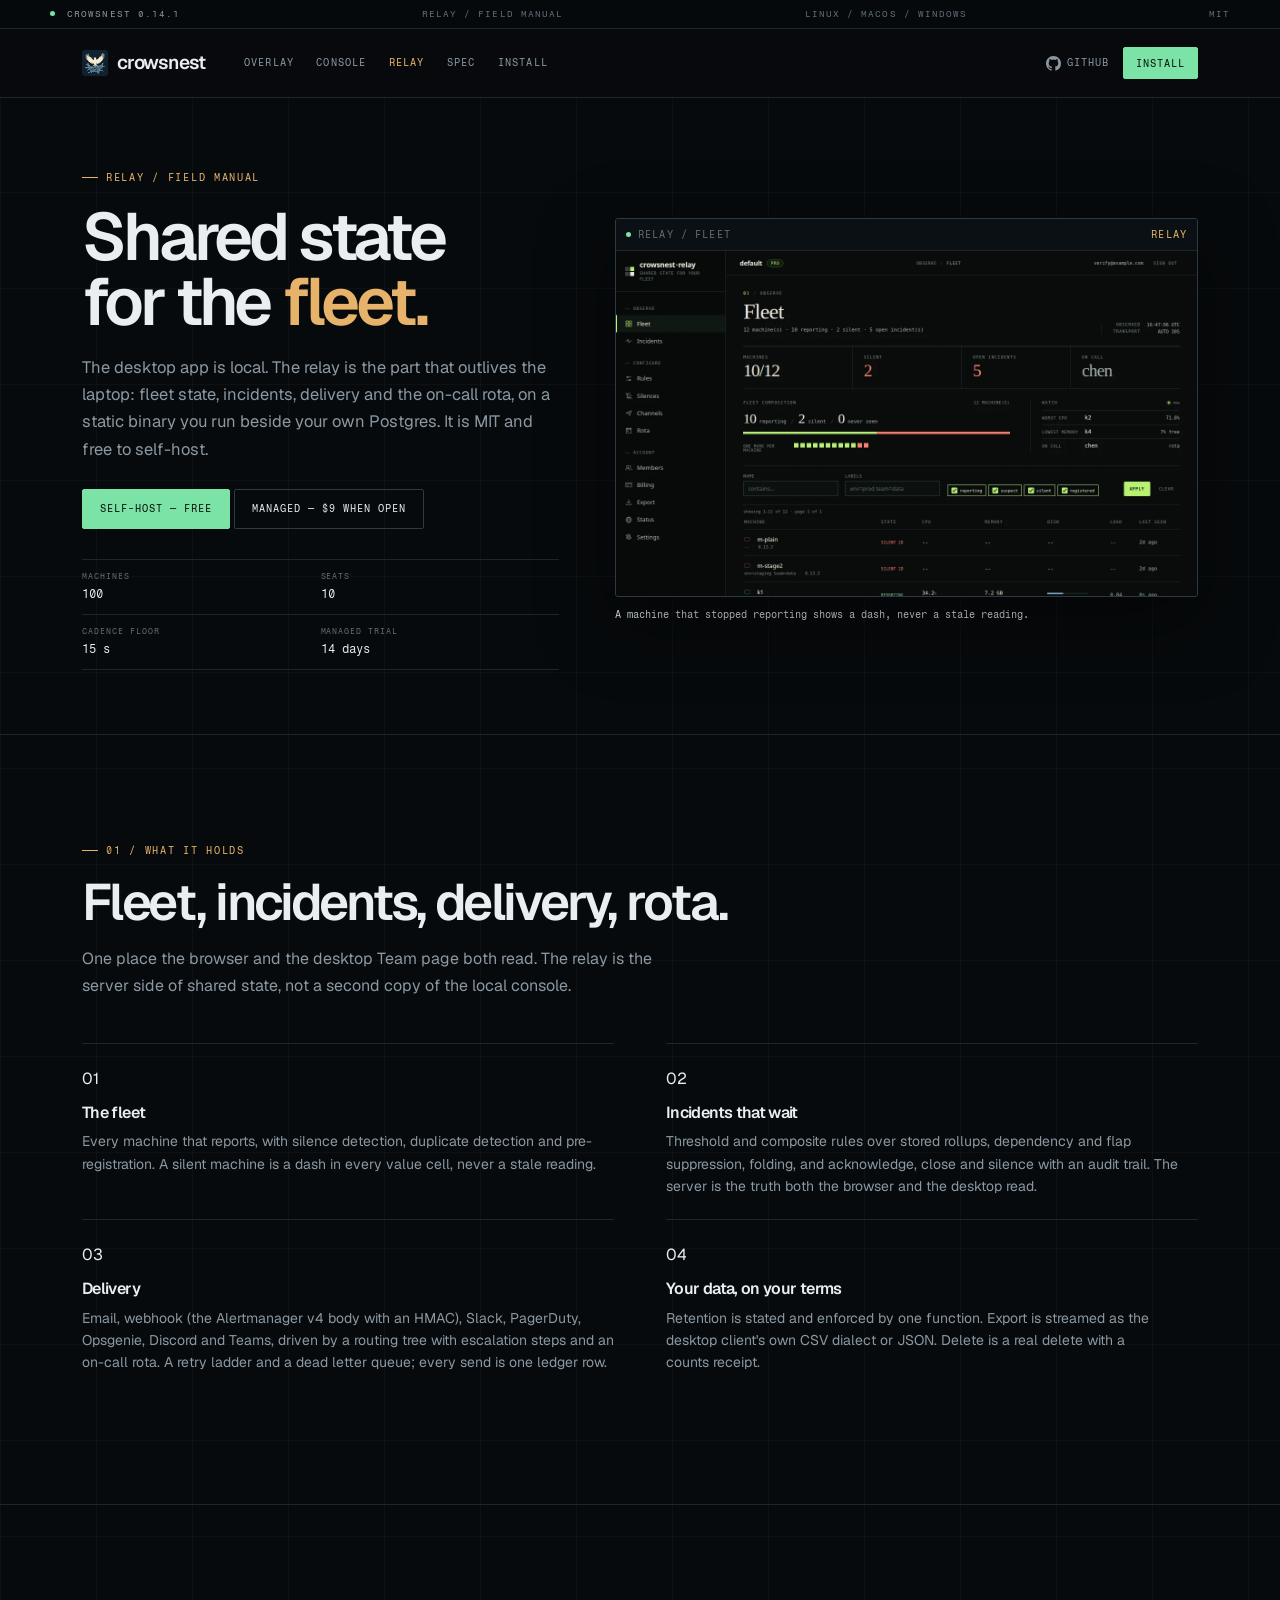
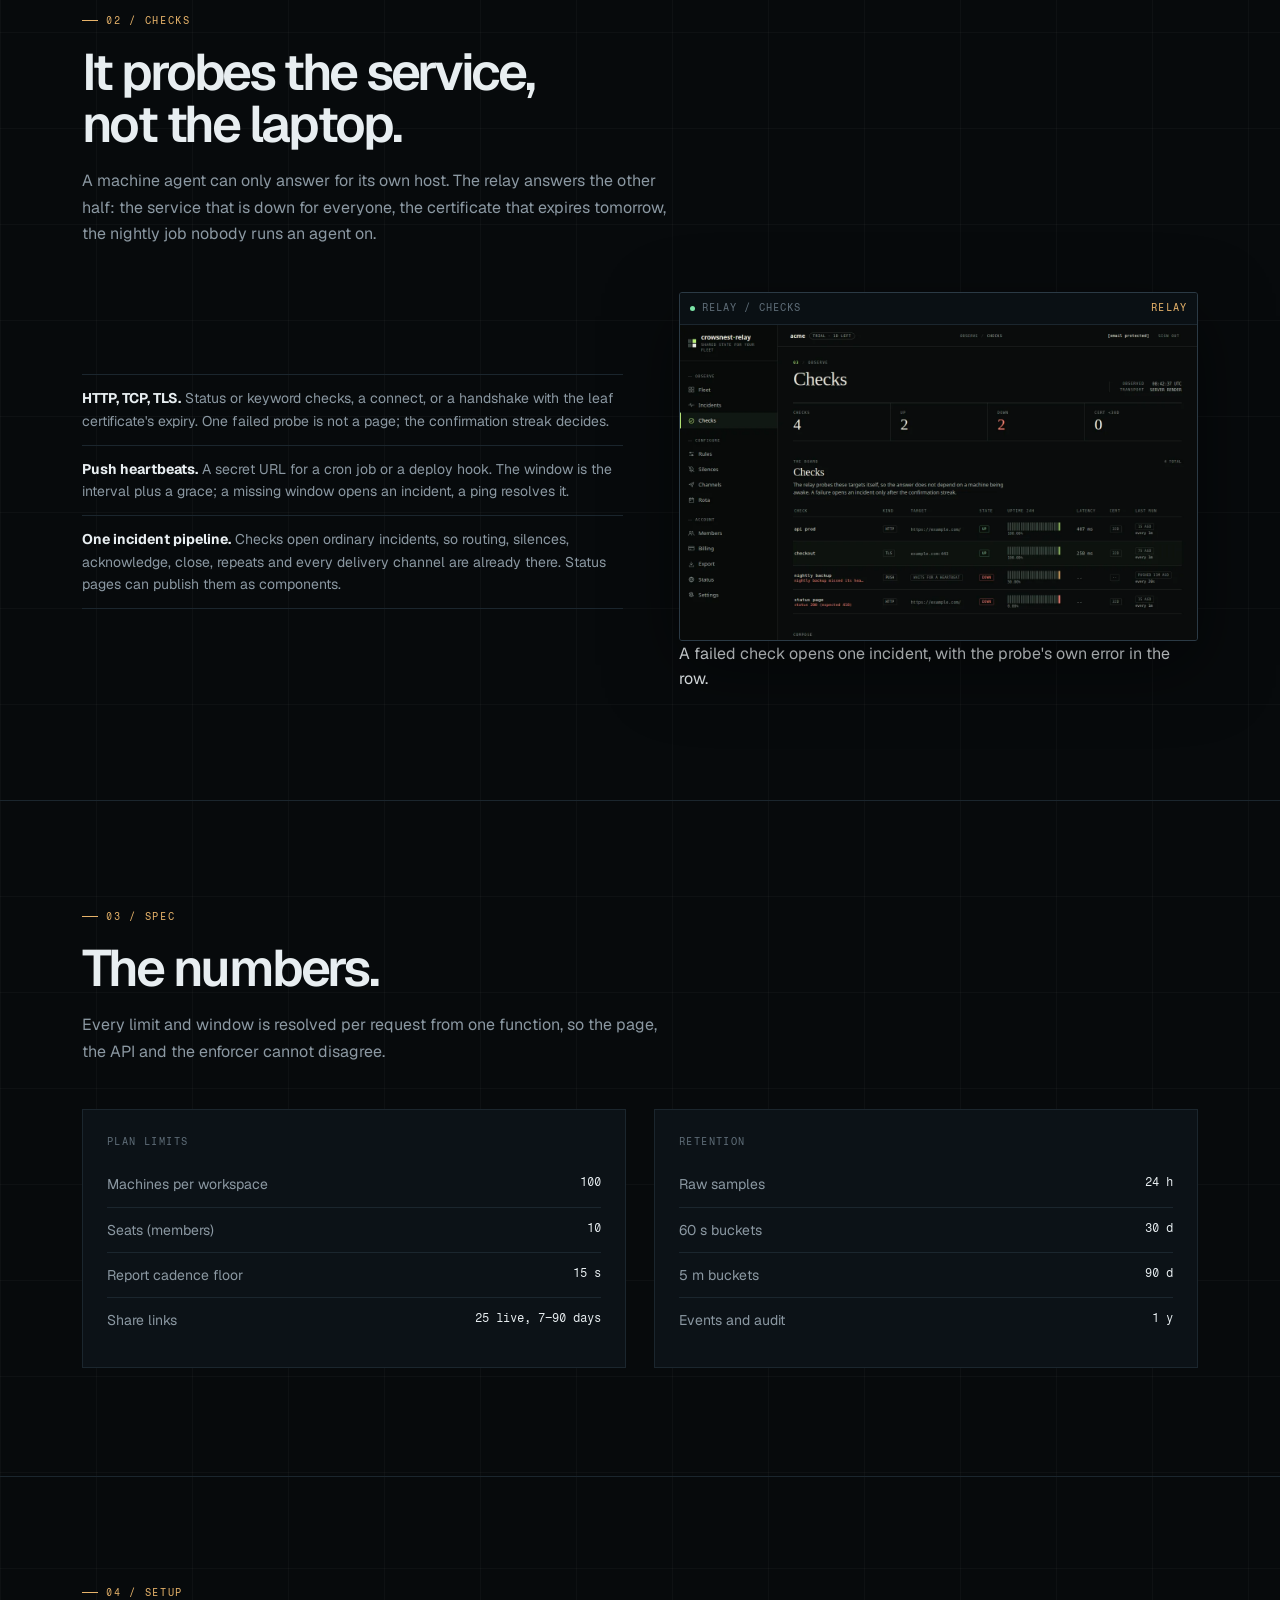
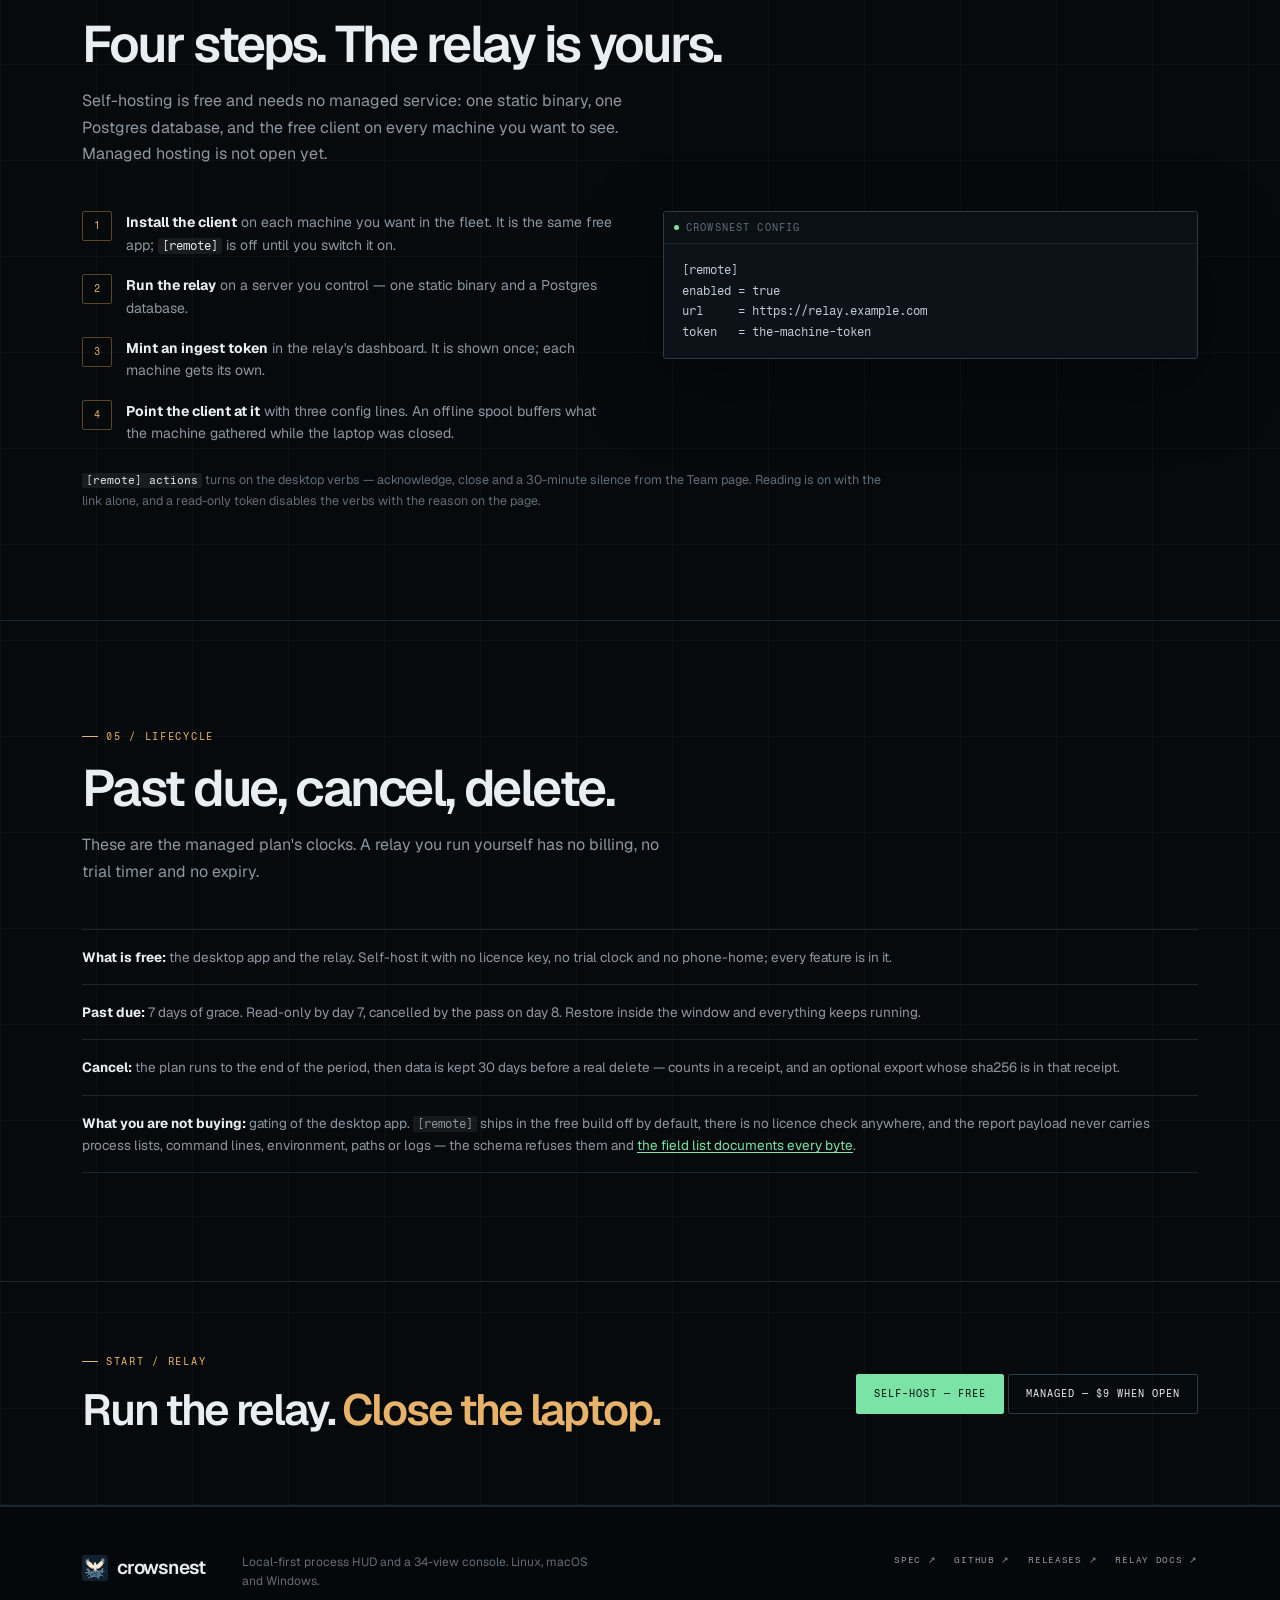
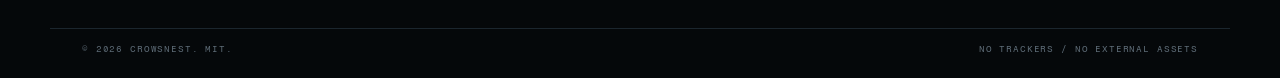
==== site/relay.html @ 72ba288e "release: bump version to 0.14.1" ====
<!DOCTYPE html>
<html lang="en">
  <head>
    <meta charset="utf-8" />
    <meta name="viewport" content="width=device-width, initial-scale=1" />
    <title>Relay manual. Crowsnest</title>
    <meta name="description" content="The Crowsnest relay: fleet state, incidents, delivery, on-call rota, and its own HTTP/TCP/TLS checks and push heartbeats. One static binary beside your own Postgres, MIT and free to self-host." />
    <meta name="theme-color" content="#080b0e" />
    <link rel="icon" href="logo.svg" type="image/svg+xml" />
    <link rel="apple-touch-icon" href="logo.png" />
    <link rel="preload" href="fonts/geist.woff2" as="font" type="font/woff2" crossorigin />
    <link rel="preload" href="fonts/fragment-mono.woff2" as="font" type="font/woff2" crossorigin />
    <link rel="stylesheet" href="styles.css?v=12" />
  </head>
  <body class="relay-page">
    <a class="skip" href="#main">Skip to content</a>

    <div class="topstrip">
      <div class="wrap topstrip-inner">
        <span class="topstrip-build"><i class="dot" aria-hidden="true"></i> CROWSNEST 0.14.1</span>
        <span>RELAY / FIELD MANUAL</span>
        <span>LINUX / MACOS / WINDOWS</span>
        <span>MIT</span>
      </div>
    </div>

    <header class="head">
      <div class="wrap head-inner">
        <a class="brand" href="index.html" aria-label="Crowsnest home">
          <img class="brand-mark" src="logo.svg" width="26" height="26" alt="" aria-hidden="true" />
          <span class="brand-name">crowsnest</span>
        </a>
        <nav class="head-nav" aria-label="Sections">
          <a href="index.html#overlay">Overlay</a>
          <a href="index.html#console">Console</a>
          <a href="relay.html" aria-current="page">Relay</a>
          <a href="index.html#spec">Spec</a>
          <a href="index.html#install">Install</a>
        </nav>
        <div class="head-actions">
          <a class="head-gh" href="https://github.com/codeafridi/Crowsnest" rel="noopener">
            <svg width="15" height="15" viewBox="0 0 24 24" fill="currentColor" aria-hidden="true"><path d="M12 0C5.37 0 0 5.37 0 12c0 5.3 3.44 9.8 8.21 11.39.6.11.79-.26.79-.58v-2.23c-3.34.72-4.03-1.42-4.03-1.42-.55-1.39-1.33-1.76-1.33-1.76-1.09-.74.08-.73.08-.73 1.2.08 1.84 1.24 1.84 1.24 1.07 1.83 2.81 1.3 3.49 1 .11-.78.42-1.31.76-1.61-2.67-.3-5.47-1.33-5.47-5.93 0-1.31.47-2.38 1.24-3.22-.12-.3-.54-1.52.12-3.18 0 0 1-.32 3.3 1.23a11.5 11.5 0 0 1 6.01 0c2.3-1.55 3.3-1.23 3.3-1.23.66 1.66.24 2.88.12 3.18.77.84 1.24 1.91 1.24 3.22 0 4.61-2.81 5.63-5.49 5.92.43.37.81 1.1.81 2.22v3.29c0 .32.19.7.8.58A12 12 0 0 0 24 12c0-6.63-5.37-12-12-12z"/></svg>
            <span>GitHub</span>
          </a>
          <a class="btn btn-green btn-sm" href="index.html#install">Install</a>
        </div>
      </div>
    </header>

    <main id="main">
      <section class="page-hero">
        <div class="wrap page-hero-grid">
          <div class="page-hero-copy">
            <p class="plate-no">RELAY / FIELD MANUAL</p>
            <h1>Shared state for the <em>fleet.</em></h1>
            <p>The desktop app is local. The relay is the part that outlives the laptop: fleet state, incidents, delivery and the on-call rota, on a static binary you run beside your own Postgres. It is MIT and free to self-host.</p>
            <div class="hero-actions">
              <a class="btn btn-green" href="#setup">Self-host &mdash; free</a>
              <a class="btn" href="index.html#spec">Managed &mdash; $9 when open</a>
            </div>
            <dl class="relay-hero-facts">
              <div><dt>Machines</dt><dd>100</dd></div>
              <div><dt>Seats</dt><dd>10</dd></div>
              <div><dt>Cadence floor</dt><dd>15 s</dd></div>
              <div><dt>Managed trial</dt><dd>14 days</dd></div>
            </dl>
          </div>
          <figure class="page-hero-shot">
            <div class="frame relay-frame">
              <div class="frame-bar"><span class="frame-dot" aria-hidden="true"></span> RELAY / FLEET <span class="frame-live">RELAY</span></div>
              <a href="shots/relay-fleet.webp" target="_blank" rel="noopener"><img src="shots/relay-fleet.webp" width="1280" height="760" alt="The relay's Fleet page: twelve labeled machines, ten reporting, two silent with dashes in every value column, a composition strip and a watch column." /></a>
            </div>
            <figcaption>A machine that stopped reporting shows a dash, never a stale reading.</figcaption>
          </figure>
        </div>
      </section>

      <section class="plate">
        <div class="wrap">
          <div class="plate-head">
            <p class="plate-no">01 / WHAT IT HOLDS</p>
            <h2>Fleet, incidents, delivery, rota.</h2>
            <p>One place the browser and the desktop Team page both read. The relay is the server side of shared state, not a second copy of the local console.</p>
          </div>
          <div class="relay-holds">
            <article>
              <span class="relay-num">01</span>
              <h3>The fleet</h3>
              <p>Every machine that reports, with silence detection, duplicate detection and pre-registration. A silent machine is a dash in every value cell, never a stale reading.</p>
            </article>
            <article>
              <span class="relay-num">02</span>
              <h3>Incidents that wait</h3>
              <p>Threshold and composite rules over stored rollups, dependency and flap suppression, folding, and acknowledge, close and silence with an audit trail. The server is the truth both the browser and the desktop read.</p>
            </article>
            <article>
              <span class="relay-num">03</span>
              <h3>Delivery</h3>
              <p>Email, webhook (the Alertmanager v4 body with an HMAC), Slack, PagerDuty, Opsgenie, Discord and Teams, driven by a routing tree with escalation steps and an on-call rota. A retry ladder and a dead letter queue; every send is one ledger row.</p>
            </article>
            <article>
              <span class="relay-num">04</span>
              <h3>Your data, on your terms</h3>
              <p>Retention is stated and enforced by one function. Export is streamed as the desktop client's own CSV dialect or JSON. Delete is a real delete with a counts receipt.</p>
            </article>
          </div>
        </div>
      </section>

      <section class="plate">
        <div class="wrap">
          <div class="plate-head">
            <p class="plate-no">02 / CHECKS</p>
            <h2>It probes the service, not the laptop.</h2>
            <p>A machine agent can only answer for its own host. The relay answers the other half: the service that is down for everyone, the certificate that expires tomorrow, the nightly job nobody runs an agent on.</p>
          </div>
          <div class="relay-checks-grid">
            <div class="relay-checks-copy">
              <ul class="relay-checks-list">
                <li><strong>HTTP, TCP, TLS.</strong> Status or keyword checks, a connect, or a handshake with the leaf certificate's expiry. One failed probe is not a page; the confirmation streak decides.</li>
                <li><strong>Push heartbeats.</strong> A secret URL for a cron job or a deploy hook. The window is the interval plus a grace; a missing window opens an incident, a ping resolves it.</li>
                <li><strong>One incident pipeline.</strong> Checks open ordinary incidents, so routing, silences, acknowledge, close, repeats and every delivery channel are already there. Status pages can publish them as components.</li>
              </ul>
            </div>
            <figure class="relay-checks-shot">
              <div class="frame relay-frame">
                <div class="frame-bar"><span class="frame-dot" aria-hidden="true"></span> RELAY / CHECKS <span class="frame-live">RELAY</span></div>
                <a href="shots/relay-checks.webp" target="_blank" rel="noopener"><img src="shots/relay-checks.webp" width="1280" height="780" alt="The relay's Checks board: four probes (HTTP, TLS and a push heartbeat), two up and two down, 24 hour uptime bars, latency and certificate days." /></a>
              </div>
              <figcaption>A failed check opens one incident, with the probe's own error in the row.</figcaption>
            </figure>
          </div>
        </div>
      </section>

      <section class="plate">
        <div class="wrap">
          <div class="plate-head">
            <p class="plate-no">03 / SPEC</p>
            <h2>The numbers.</h2>
            <p>Every limit and window is resolved per request from one function, so the page, the API and the enforcer cannot disagree.</p>
          </div>
          <div class="relay-spec-cols">
            <div class="relay-spec-col">
              <h3>Plan limits</h3>
              <dl>
                <div><dt>Machines per workspace</dt><dd>100</dd></div>
                <div><dt>Seats (members)</dt><dd>10</dd></div>
                <div><dt>Report cadence floor</dt><dd>15 s</dd></div>
                <div><dt>Share links</dt><dd>25 live, 7&ndash;90 days</dd></div>
              </dl>
            </div>
            <div class="relay-spec-col">
              <h3>Retention</h3>
              <dl>
                <div><dt>Raw samples</dt><dd>24 h</dd></div>
                <div><dt>60 s buckets</dt><dd>30 d</dd></div>
                <div><dt>5 m buckets</dt><dd>90 d</dd></div>
                <div><dt>Events and audit</dt><dd>1 y</dd></div>
              </dl>
            </div>
          </div>
        </div>
      </section>

      <section class="plate" id="setup">
        <div class="wrap">
          <div class="plate-head">
            <p class="plate-no">04 / SETUP</p>
            <h2>Four steps. The relay is yours.</h2>
            <p>Self-hosting is free and needs no managed service: one static binary, one Postgres database, and the free client on every machine you want to see. Managed hosting is not open yet.</p>
          </div>
          <div class="relay-setup-grid">
            <ol class="steps">
              <li><strong>Install the client</strong> on each machine you want in the fleet. It is the same free app; <code>[remote]</code> is off until you switch it on.</li>
              <li><strong>Run the relay</strong> on a server you control &mdash; one static binary and a Postgres database.</li>
              <li><strong>Mint an ingest token</strong> in the relay's dashboard. It is shown once; each machine gets its own.</li>
              <li><strong>Point the client at it</strong> with three config lines. An offline spool buffers what the machine gathered while the laptop was closed.</li>
            </ol>
            <div class="frame terminal-frame">
              <div class="frame-bar"><span class="frame-dot" aria-hidden="true"></span> CROWSNEST CONFIG</div>
              <pre class="terminal-body">[remote]
enabled = true
url     = https://relay.example.com
token   = the-machine-token</pre>
            </div>
          </div>
          <p class="relay-note"><code>[remote] actions</code> turns on the desktop verbs &mdash; acknowledge, close and a 30-minute silence from the Team page. Reading is on with the link alone, and a read-only token disables the verbs with the reason on the page.</p>
        </div>
      </section>

      <section class="plate">
        <div class="wrap">
          <div class="plate-head">
            <p class="plate-no">05 / LIFECYCLE</p>
            <h2>Past due, cancel, delete.</h2>
            <p>These are the managed plan's clocks. A relay you run yourself has no billing, no trial timer and no expiry.</p>
          </div>
          <ul class="truth">
            <li><strong>What is free:</strong> the desktop app and the relay. Self-host it with no licence key, no trial clock and no phone-home; every feature is in it.</li>
            <li><strong>Past due:</strong> 7 days of grace. Read-only by day 7, cancelled by the pass on day 8. Restore inside the window and everything keeps running.</li>
            <li><strong>Cancel:</strong> the plan runs to the end of the period, then data is kept 30 days before a real delete &mdash; counts in a receipt, and an optional export whose sha256 is in that receipt.</li>
            <li><strong>What you are not buying:</strong> gating of the desktop app. <code>[remote]</code> ships in the free build off by default, there is no licence check anywhere, and the report payload never carries process lists, command lines, environment, paths or logs &mdash; the schema refuses them and <a href="https://github.com/codeafridi/Crowsnest/blob/main/docs/remote.md" rel="noopener">the field list documents every byte</a>.</li>
          </ul>
        </div>
      </section>

      <section class="plate relay-cta">
        <div class="wrap relay-cta-inner">
          <div>
            <p class="plate-no">START / RELAY</p>
            <h2>Run the relay. <em>Close the laptop.</em></h2>
          </div>
          <div class="hero-actions">
            <a class="btn btn-green" href="#setup">Self-host &mdash; free</a>
            <a class="btn" href="index.html#spec">Managed &mdash; $9 when open</a>
          </div>
        </div>
      </section>
    </main>

    <footer class="footer">
      <div class="wrap footer-top">
        <a class="brand footer-brand" href="index.html"><img class="brand-mark" src="logo.svg" width="26" height="26" alt="" aria-hidden="true" /><span class="brand-name">crowsnest</span></a>
        <p>Local-first process HUD and a 34-view console. Linux, macOS and Windows.</p>
        <div class="footer-links">
          <a href="index.html#spec">Spec &nearr;</a>
          <a href="https://github.com/codeafridi/Crowsnest" rel="noopener">GitHub &nearr;</a>
          <a href="https://github.com/codeafridi/Crowsnest/releases" rel="noopener">Releases &nearr;</a>
          <a href="https://github.com/codeafridi/Crowsnest/blob/main/docs/remote.md" rel="noopener">Relay docs &nearr;</a>
        </div>
      </div>
      <div class="wrap footer-bottom">
        <span>&copy; 2026 Crowsnest. MIT.</span>
        <span>NO TRACKERS / NO EXTERNAL ASSETS</span>
      </div>
    </footer>
  </body>
</html>
---- site/styles.css ----
@font-face {
  font-family: "Geist";
  src: url("fonts/geist.woff2") format("woff2");
  font-weight: 100 900;
  font-style: normal;
  font-display: swap;
}
@font-face {
  font-family: "Fragment Mono";
  src: url("fonts/fragment-mono.woff2") format("woff2");
  font-weight: 400;
  font-style: normal;
  font-display: swap;
}

:root {
  --bg: #070a0c;
  --bg-2: #0a0f13;
  --panel: #0c1217;
  --panel-2: #10171d;
  --line: #1b262e;
  --line-2: #2b3a45;
  --text: #e8eef1;
  --muted: #8b98a2;
  --dim: #5f6d78;
  --green: #7be3a6;
  --green-2: #a6f2c8;
  --green-dim: #0f2419;
  --blue: #5e9fd6;
  --amber: #e7b36a;
  --code: #05080a;
  --sans: "Geist", system-ui, -apple-system, "Segoe UI", Roboto, Helvetica, Arial, sans-serif;
  --mono: "Fragment Mono", ui-monospace, Menlo, Consolas, monospace;
}

* { box-sizing: border-box; }
html { scroll-behavior: smooth; }
body {
  margin: 0;
  background-color: var(--bg);
  background-image:
    linear-gradient(to right, rgba(255, 255, 255, 0.026) 1px, transparent 1px),
    linear-gradient(to bottom, rgba(255, 255, 255, 0.026) 1px, transparent 1px);
  background-size: 96px 96px;
  color: var(--text);
  font-family: var(--sans);
  font-size: 16px;
  line-height: 1.6;
  -webkit-font-smoothing: antialiased;
  text-rendering: optimizeLegibility;
  overflow-x: hidden;
}
img { max-width: 100%; }
h1, h2, h3, h4 { text-wrap: balance; font-weight: 600; letter-spacing: -0.04em; margin: 0; }
p { text-wrap: pretty; }
a { color: inherit; text-decoration: none; }
button { font-family: inherit; }
code { font-family: var(--mono); font-size: 0.86em; background: rgba(255, 255, 255, 0.06); padding: 1px 4px; border-radius: 2px; }
em { font-style: normal; color: var(--green); }
::selection { background: var(--green); color: var(--bg); }
:focus-visible { outline: 2px solid var(--green); outline-offset: 3px; }
[id] { scroll-margin-top: 24px; }

.skip { position: absolute; left: -9999px; top: 0; z-index: 100; background: var(--green); color: var(--bg); padding: 9px 13px; font-family: var(--mono); font-size: 11px; }
.skip:focus { left: 0; }
.wrap { max-width: 1180px; margin: 0 auto; padding: 0 32px; }

/* --- Top strip / header ------------------------------------------------ */
.topstrip { border-bottom: 1px solid var(--line); background: #06090b; }
.topstrip-inner { display: flex; justify-content: space-between; gap: 20px; padding: 7px 0; font-family: var(--mono); font-size: 9px; letter-spacing: 0.12em; text-transform: uppercase; color: var(--dim); }
.topstrip-build { color: var(--muted); }
.dot { display: inline-block; width: 5px; height: 5px; margin-right: 5px; border-radius: 50%; background: var(--green); vertical-align: 1px; }

.head { border-bottom: 1px solid var(--line); background: rgba(7, 10, 12, 0.86); }
.head-inner { height: 68px; display: flex; align-items: center; gap: 24px; }
.brand { display: inline-flex; align-items: center; gap: 9px; color: var(--text); }
.brand-mark { display: block; border-radius: 3px; }
.brand-name { font-weight: 600; font-size: 19px; letter-spacing: -0.03em; }
.head-nav { display: flex; gap: 22px; margin-left: 14px; }
.head-nav a { font-family: var(--mono); font-size: 10px; letter-spacing: 0.12em; text-transform: uppercase; color: var(--muted); }
.head-nav a:hover { color: var(--green); }
.head-actions { margin-left: auto; display: flex; align-items: center; gap: 14px; }
.head-gh { display: inline-flex; align-items: center; gap: 6px; font-family: var(--mono); font-size: 10px; letter-spacing: 0.1em; text-transform: uppercase; color: var(--muted); }
.head-gh:hover { color: var(--text); }

.btn { display: inline-flex; align-items: center; justify-content: center; height: 40px; padding: 0 17px; border: 1px solid var(--line-2); border-radius: 2px; background: transparent; color: var(--text); font-family: var(--mono); font-size: 10px; letter-spacing: 0.1em; text-transform: uppercase; white-space: nowrap; cursor: pointer; transition: border-color 0.15s ease, color 0.15s ease, background 0.15s ease; }
.btn:hover { border-color: var(--green); color: var(--green); }
.btn-sm { height: 32px; padding: 0 12px; font-size: 9.5px; }
.btn-green { background: var(--green); border-color: var(--green); color: #06110a; }
.btn-green:hover { background: var(--green-2); border-color: var(--green-2); color: #06110a; }

.eyebrow, .plate-no { display: flex; align-items: center; gap: 8px; margin: 0 0 18px; font-family: var(--mono); font-size: 9.5px; letter-spacing: 0.18em; text-transform: uppercase; color: var(--green); }
.tick { width: 5px; height: 5px; background: var(--green); flex: 0 0 auto; }
.plate-no { color: var(--dim); }
.plate-no::before { content: ""; width: 16px; height: 1px; background: var(--green); }
.plate-console .plate-no { color: var(--blue); }
.plate-console .plate-no::before { background: var(--blue); }
.plate-console .ann { color: #9db9d4; }
.plate-relay .plate-no { color: var(--amber); }
.plate-relay .plate-no::before { background: var(--amber); }
.plate-relay .relay-notes span::before { color: var(--amber); }

/* --- Hero ------------------------------------------------------------- */
.hero { position: relative; padding: 94px 0 112px; border-bottom: 1px solid var(--line); overflow: hidden; }
.hero-grid-bg { position: absolute; inset: 0; background: radial-gradient(ellipse at 78% 38%, rgba(123, 227, 166, 0.09), rgba(123, 227, 166, 0) 55%); pointer-events: none; }
.hero-grid { position: relative; display: grid; grid-template-columns: 1.04fr 0.96fr; gap: 44px; align-items: center; }
.hero-grid > *, .plate-grid > *, .install-grid > *, .faq-grid > *, .console-stage > * { min-width: 0; }
.hero-copy { max-width: 580px; min-width: 0; }
.hero h1 { margin: 0 0 24px; font-size: clamp(3rem, 5vw, 4.8rem); line-height: 0.98; letter-spacing: -0.055em; color: var(--text); }
.hero-lede { max-width: 520px; margin: 0 0 26px; color: var(--muted); font-size: 16.5px; line-height: 1.65; }
.quick-install { width: 100%; max-width: 560px; min-width: 0; border: 1px solid var(--line-2); border-radius: 2px; background: var(--code); overflow-x: auto; }
.quick-install pre { margin: 0; padding: 13px 14px; font-family: var(--mono); font-size: 12px; line-height: 1.65; color: #c3ced6; white-space: pre-wrap; overflow-wrap: anywhere; }
.quick-prompt { color: var(--green); }
.copy-link { padding: 0; border: 0; background: none; color: var(--green); font-family: var(--mono); font-size: 11.5px; letter-spacing: 0.1em; cursor: pointer; }
.copy-link:hover { color: var(--green-2); text-decoration: underline; text-underline-offset: 2px; }
.hero-under { display: flex; flex-wrap: wrap; justify-content: space-between; gap: 12px; max-width: 560px; margin-top: 14px; font-family: var(--mono); font-size: 9px; letter-spacing: 0.12em; color: var(--dim); }
.hero-under a { color: var(--muted); }
.hero-under a:hover { color: var(--green); }

.hero-visual { position: relative; justify-self: end; width: 100%; max-width: 600px; padding: 0 0 56px 34px; }
.frame { position: relative; border: 1px solid var(--line-2); border-radius: 3px; background: var(--panel); overflow: hidden; box-shadow: 0 24px 70px rgba(0, 0, 0, 0.5); }
.frame-bar { display: flex; align-items: center; gap: 7px; height: 32px; padding: 0 10px; border-bottom: 1px solid var(--line); background: #0a1014; font-family: var(--mono); font-size: 9.5px; letter-spacing: 0.12em; text-transform: uppercase; color: var(--dim); }
.frame-copy { margin-left: auto; height: 26px; padding: 0 10px; border: 1px solid var(--line-2); border-radius: 2px; background: transparent; color: var(--green); font-family: var(--mono); font-size: 11px; letter-spacing: 0.08em; cursor: pointer; }
.frame-copy:hover { border-color: var(--green); color: var(--green-2); }
.frame-dot { width: 5px; height: 5px; border-radius: 50%; background: var(--green); }
.frame-live { margin-left: auto; color: var(--green); }
.frame img, .frame video { display: block; width: 100%; height: auto; }
.console-frame { max-width: 560px; margin-left: auto; }
.overlay-float { position: absolute; left: 0; bottom: 0; width: 430px; max-width: calc(100% - 34px); padding: 5px; border: 1px solid var(--line-2); background: var(--code); box-shadow: 0 20px 50px rgba(0, 0, 0, 0.65); }
.float-label { display: block; padding: 3px 3px 6px; font-family: var(--mono); font-size: 8px; letter-spacing: 0.14em; color: var(--green); }
.overlay-float img { display: block; width: 100%; height: auto; }

/* --- Plates ----------------------------------------------------------- */
.plate { padding: 108px 0; border-bottom: 1px solid var(--line); }
.plate h2 { margin: 0 0 18px; font-size: clamp(2.6rem, 4vw, 3.6rem); line-height: 1.02; letter-spacing: -0.05em; }
.plate-copy p:not(.plate-no) { max-width: 460px; margin: 0; color: var(--muted); font-size: 16px; line-height: 1.65; }
.plate-grid { display: grid; grid-template-columns: 0.78fr 1.22fr; gap: 76px; align-items: center; }
.plate-grid.reverse { grid-template-columns: 1.22fr 0.78fr; }
.plate-head { max-width: 720px; margin-bottom: 44px; }
.plate-head p:not(.plate-no) { max-width: 600px; margin: 0; color: var(--muted); font-size: 16px; line-height: 1.65; }

.micro-list { display: grid; grid-template-columns: 1fr 1fr; gap: 0; margin: 30px 0 0; padding: 0; list-style: none; border-top: 1px solid var(--line); }
.micro-list li { padding: 10px 0; border-bottom: 1px solid var(--line); color: var(--dim); font-family: var(--mono); font-size: 9px; letter-spacing: 0.06em; text-transform: uppercase; }
.micro-list li:nth-child(odd) { padding-right: 12px; }
.micro-list span { display: block; color: var(--text); font-size: 11px; margin-bottom: 2px; }

.hud-stage { position: relative; min-height: 380px; display: flex; align-items: center; justify-content: center; padding: 54px 70px 54px 90px; border: 1px solid var(--line); background: rgba(10, 15, 19, 0.55); }
.hud-art { position: relative; width: 430px; max-width: 100%; background: var(--code); border: 1px solid var(--line-2); box-shadow: 0 18px 50px rgba(0, 0, 0, 0.5); }
.hud-art img, .hud-art video { display: block; width: 100%; height: auto; }
.hud-corner { position: absolute; width: 9px; height: 9px; border-color: var(--green); border-style: solid; }
.hud-corner.tl { top: -1px; left: -1px; border-width: 1px 0 0 1px; }
.hud-corner.tr { top: -1px; right: -1px; border-width: 1px 1px 0 0; }
.hud-corner.bl { bottom: -1px; left: -1px; border-width: 0 0 1px 1px; }
.hud-corner.br { bottom: -1px; right: -1px; border-width: 0 1px 1px 0; }
.dimension { display: flex; align-items: center; gap: 8px; font-family: var(--mono); font-size: 8px; letter-spacing: 0.14em; color: var(--dim); }
.dimension::before, .dimension::after { content: ""; height: 1px; background: var(--line-2); flex: 1 1 auto; }
.dimension-top { position: absolute; top: 22px; left: 90px; right: 70px; }
.dimension-side { position: absolute; right: 16px; top: 50%; transform: translateY(-50%) rotate(90deg); width: 100px; transform-origin: center; }


/* Console plate */
.console-stage { display: grid; grid-template-columns: 160px minmax(0, 1fr); gap: 24px; align-items: stretch; }
.ann-col { position: relative; }
.ann { position: absolute; right: 0; font-family: var(--mono); font-size: 9px; letter-spacing: 0.08em; color: #9aa7b2; white-space: nowrap; text-align: right; }
.ann::after { content: ""; position: absolute; left: 100%; top: 50%; width: 40px; height: 1px; background: var(--line-2); }
.ann-a { top: 18%; }
.ann-b { top: 46%; }
.ann-c { top: 64%; }
.ann-d { top: 84%; }
.console-art { position: relative; padding: 0 0 40px 0; }
.main-frame { max-width: 760px; }
.inset-frame { position: absolute; right: 0; bottom: 0; width: 300px; box-shadow: 0 20px 50px rgba(0, 0, 0, 0.65); }
.views-strip { margin: 54px 0 0; padding: 10px; border: 1px solid var(--line); background: var(--panel); }
.views-strip a { display: block; border: 1px solid var(--line); }
.views-strip img { display: block; width: 100%; height: auto; }
.views-strip figcaption { display: flex; justify-content: space-between; gap: 16px; padding: 10px 2px 0; font-family: var(--mono); font-size: 8.5px; letter-spacing: 0.1em; color: var(--dim); text-transform: uppercase; }
.views-strip figcaption span:first-child { color: var(--green); }

/* Relay plate */
.relay-stage { min-width: 0; }
.relay-frame img { display: block; width: 100%; height: auto; }
.relay-notes { display: flex; flex-direction: column; gap: 6px; margin-top: 12px; font-family: var(--mono); font-size: 8px; letter-spacing: 0.08em; color: var(--dim); text-transform: uppercase; }
.relay-notes span::before { content: "+"; color: var(--green); margin-right: 7px; }
.relay-facts { display: grid; grid-template-columns: 1fr 1fr; margin: 26px 0 0; padding: 0; border-top: 1px solid var(--line); }
.relay-facts div { padding: 10px 0; border-bottom: 1px solid var(--line); }
.relay-facts dt { font-family: var(--mono); font-size: 8px; letter-spacing: 0.12em; color: var(--dim); text-transform: uppercase; }
.relay-facts dd { margin: 2px 0 0; font-family: var(--mono); font-size: 12px; color: var(--text); }
.arrow-link { display: inline-block; margin-top: 24px; font-family: var(--mono); font-size: 10px; letter-spacing: 0.1em; color: var(--green); }
.arrow-link:hover { color: var(--green-2); }

/* --- Spec ------------------------------------------------------------- */
.spec { background: var(--bg-2); }
.spec-head { max-width: 760px; }
.spec-scroll { overflow-x: auto; }
.spec-table { min-width: 760px; border: 1px solid var(--line-2); background: var(--panel); }
.spec-row { display: grid; grid-template-columns: minmax(0, 1fr) 140px 180px; border-bottom: 1px solid var(--line); }
.spec-row:last-child { border-bottom: 0; }
.spec-row > span { padding: 12px 16px; color: var(--muted); font-size: 14.5px; }
.spec-row > span + span { border-left: 1px solid var(--line); }
.spec-headrow > span { font-family: var(--mono); font-size: 10.5px; letter-spacing: 0.12em; color: var(--dim); text-transform: uppercase; padding-top: 15px; padding-bottom: 15px; }
.spec-headrow b { display: block; margin-top: 3px; font-family: var(--mono); font-size: 15.5px; font-weight: 400; color: var(--text); letter-spacing: 0; }
.spec-headrow .team-col b { color: var(--green); }
.spec-row .team-col { background: #0a1710; }
.spec-row .yes { color: var(--green); font-family: var(--mono); font-size: 10.5px; letter-spacing: 0.1em; }
.spec-row .no { font-size: 10.5px; }
.spec-row .no { color: var(--dim); font-family: var(--mono); }
.spec-pricerow > span { color: var(--text); font-family: var(--mono); font-size: 12.5px; background: #080d10; }
.spec-pricerow .team-col { color: var(--green); }
.spec-actions { display: flex; flex-wrap: wrap; gap: 10px; margin-top: 24px; }
.managed-note { max-width: 760px; margin: 18px 0 0; color: var(--dim); font-family: var(--mono); font-size: 9.5px; line-height: 1.7; }



/* --- Install ---------------------------------------------------------- */
.install { background: var(--bg); }
.install-grid { display: grid; grid-template-columns: 0.72fr 1.28fr; gap: 72px; align-items: start; }
.install-head p:not(.plate-no) { margin: 0; color: var(--muted); font-size: 15px; line-height: 1.65; }
.ostabs { display: flex; flex-wrap: wrap; gap: 5px; margin: 0 0 12px; }
.ostabs button { height: 38px; padding: 0 17px; border: 1px solid var(--line-2); border-radius: 2px; background: transparent; color: var(--muted); font-family: var(--mono); font-size: 12px; letter-spacing: 0.06em; text-transform: uppercase; cursor: pointer; }
.ostabs button:hover { color: var(--text); border-color: var(--green); }
.ostabs button[aria-selected="true"] { background: var(--green); border-color: var(--green); color: #06110a; }
.ospanel[hidden] { display: none; }
.terminal-frame { align-self: start; }
.terminal-body { margin: 0; padding: 16px 18px; font-family: var(--mono); font-size: 12px; line-height: 1.7; color: #c3ced6; background: transparent; overflow-x: auto; white-space: pre-wrap; text-align: left; }
.terminal-body code { background: none; padding: 0; color: inherit; }
.prompt { color: var(--green); }
.install .terminal-body { font-size: 15px; line-height: 1.65; padding: 20px; overflow-wrap: anywhere; }
.ospanel p { max-width: 780px; margin: 12px 0 0; color: var(--muted); font-size: 13.5px; line-height: 1.65; }
.ospanel .alts { color: var(--dim); font-family: var(--mono); font-size: 11.5px; }
.ospanel code, .install-after code { background: rgba(255, 255, 255, 0.06); color: var(--text); }
.install-after { max-width: 820px; margin: 22px 0 0; color: var(--dim); font-family: var(--mono); font-size: 11.5px; line-height: 1.7; }

/* --- FAQ -------------------------------------------------------------- */
.faq { background: var(--bg-2); }
.faq-grid { display: grid; grid-template-columns: 0.55fr 1.45fr; gap: 64px; align-items: start; }
.faq-head h2 { font-size: clamp(2.6rem, 4vw, 3.6rem); }
.faq-list { border-top: 1px solid var(--line); }
.faq-item { border-bottom: 1px solid var(--line); }
.faq-item summary { display: grid; grid-template-columns: 34px 1fr auto; gap: 8px; align-items: center; padding: 16px 0; cursor: pointer; font-size: 14px; font-weight: 500; list-style: none; }
.faq-item summary::-webkit-details-marker { display: none; }
.faq-item summary span { font-family: var(--mono); font-size: 9px; color: var(--green); }
.faq-item summary::after { content: "+"; font-family: var(--mono); font-size: 15px; color: var(--green); }
.faq-item[open] summary::after { content: "\2013"; }
.faq-item p { max-width: 700px; margin: 0 0 16px 34px; color: var(--muted); font-size: 12.5px; line-height: 1.7; }
.faq-item p a { color: var(--green); text-decoration: underline; text-underline-offset: 2px; }

/* --- Footer ----------------------------------------------------------- */
.footer { background: #05080a; border-top: 1px solid var(--line); padding: 46px 0 22px; }
.footer-top { display: flex; align-items: flex-start; gap: 28px; flex-wrap: wrap; }
.footer-brand { margin-right: 8px; }
.footer-top > p { max-width: 360px; margin: 0; color: var(--dim); font-size: 12px; }
.footer-links { display: flex; gap: 18px; margin-left: auto; flex-wrap: wrap; }
.footer-links a { font-family: var(--mono); font-size: 9px; letter-spacing: 0.08em; color: var(--muted); text-transform: uppercase; }
.footer-links a:hover { color: var(--green); }
.footer-bottom { display: flex; justify-content: space-between; gap: 16px; flex-wrap: wrap; margin-top: 36px; padding-top: 14px; border-top: 1px solid var(--line); font-family: var(--mono); font-size: 8.5px; letter-spacing: 0.1em; color: var(--dim); text-transform: uppercase; }

/* --- Responsive ------------------------------------------------------- */
@media (max-width: 1080px) {
  .head-nav { gap: 16px; margin-left: 4px; }
  .hero h1 { font-size: clamp(2.8rem, 5vw, 4.4rem); }
  .plate-grid, .plate-grid.reverse { gap: 44px; }
  .console-stage { grid-template-columns: 120px minmax(0, 1fr); }
  .ann-col { display: none; }
  .console-stage { grid-template-columns: 1fr; }
}

@media (max-width: 960px) {
  .head-nav { display: none; }
  .hero { padding: 72px 0 78px; }
  .hero-grid { grid-template-columns: 1fr; gap: 48px; }
  .hero-visual { justify-self: start; max-width: 620px; padding-left: 0; }
  .console-frame { margin-left: 0; }
  .overlay-float { position: relative; left: auto; bottom: auto; width: 430px; margin: -26px 0 0 22px; }
  .plate { padding: 78px 0; }
  .plate-grid, .plate-grid.reverse { grid-template-columns: 1fr; gap: 36px; }
  .plate-grid.reverse .relay-stage { order: 1; }
  .plate-grid.reverse .plate-copy { order: 2; }
  .hud-stage { min-height: 0; padding: 50px 20px 36px; }
  .dimension-side { display: none; }
  .dimension-top { left: 20px; right: 20px; }
  .main-frame { max-width: 100%; }
  .console-art { padding-bottom: 52px; }
  .inset-frame { width: 45%; right: 8px; bottom: 0; }
  .spec-row { grid-template-columns: minmax(0, 1fr) 110px 140px; }
  .spec-row > span { padding: 10px 12px; font-size: 12px; }
  .install-grid { grid-template-columns: 1fr; gap: 30px; }
  .faq-grid { grid-template-columns: 1fr; gap: 30px; }
  .footer-links { margin-left: 0; }
}

@media (max-width: 720px) {
  .wrap { padding: 0 20px; }
  .topstrip-inner span:nth-child(2), .topstrip-inner span:nth-child(3) { display: none; }
  .head-inner { height: 60px; }
  .head-gh span { display: none; }
  .hero { padding: 60px 0 64px; }
  .hero h1 { font-size: clamp(2.45rem, 10vw, 3.4rem); }
  .hero-lede { font-size: 15px; }
  .quick-install pre { font-size: 11px; }
  .overlay-float { width: 100%; max-width: 430px; margin-left: 0; }
  .plate { padding: 64px 0; }
  .plate h2 { font-size: clamp(2.2rem, 9vw, 3rem); }
  .plate-head { margin-bottom: 32px; }
  .hud-art { width: 100%; }
  .hud-stage { padding: 38px 14px 24px; }
  .console-art { padding-bottom: 40px; }
  .inset-frame { width: 52%; }
  .views-strip { margin-top: 40px; padding: 7px; }
  .views-strip figcaption { font-size: 7.5px; }
  .relay-facts { grid-template-columns: 1fr 1fr; }
  .spec-table { min-width: 0; }
  .spec-row { grid-template-columns: minmax(0, 1fr) 72px 92px; }
  .spec-row > span { padding: 9px 8px; font-size: 12px; line-height: 1.45; overflow-wrap: anywhere; }
  .spec-row > span:nth-child(2), .spec-row > span:nth-child(3) { font-size: 9.5px; }
  .spec-headrow b { font-size: 12px; }
  .spec-headrow span { font-size: 9px; }
  .faq-head h2 { font-size: clamp(2.2rem, 9vw, 3rem); }
  .footer-top > p { max-width: none; }
  .footer-links { width: 100%; }
  .footer-bottom { flex-direction: column; gap: 7px; }
}

@media (max-width: 440px) {
  .hero-under { flex-direction: column; align-items: flex-start; gap: 6px; }
  .hero-under .copy-link { text-align: left; }
  .quick-install { padding-left: 9px; }
  .copy-btn { padding: 0 9px; }
  .spec-actions .btn { width: 100%; }
  .relay-facts { grid-template-columns: 1fr; }
}

/* --- Relay manual page ------------------------------------------------ */
.head-nav a[aria-current="page"] { color: var(--green); }
.relay-page .page-hero { padding: 72px 0 64px; border-bottom: 1px solid var(--line); }
.page-hero-grid { display: grid; grid-template-columns: 0.9fr 1.1fr; gap: 56px; align-items: center; }
.page-hero-copy h1 { margin: 0 0 20px; font-size: clamp(3rem, 5.2vw, 4.8rem); line-height: 0.98; letter-spacing: -0.055em; }
.page-hero-copy h1 em { color: var(--amber); }
.page-hero-copy > p:not(.plate-no) { max-width: 520px; margin: 0; color: var(--muted); font-size: 16.5px; line-height: 1.65; }
.page-hero .hero-actions { margin-top: 26px; }
.relay-hero-facts { display: grid; grid-template-columns: 1fr 1fr; margin: 30px 0 0; padding: 0; border-top: 1px solid var(--line); }
.relay-hero-facts div { padding: 10px 0; border-bottom: 1px solid var(--line); }
.relay-hero-facts dt { font-family: var(--mono); font-size: 8px; letter-spacing: 0.12em; color: var(--dim); text-transform: uppercase; }
.relay-hero-facts dd { margin: 2px 0 0; font-family: var(--mono); font-size: 12px; color: var(--text); }
.page-hero-shot { margin: 0; min-width: 0; }
.page-hero-shot .frame { box-shadow: 0 24px 70px rgba(0, 0, 0, 0.5); }
.page-hero-shot figcaption { margin-top: 10px; color: var(--muted-2); font-family: var(--mono); font-size: 10px; }
.relay-page .plate-no { color: var(--amber); }
.relay-page .plate-no::before { background: var(--amber); }
.relay-page .frame-live { color: var(--amber); }
.relay-page .head-nav a[aria-current="page"] { color: var(--amber); }
.relay-page h2 em { color: var(--amber); }

.relay-holds { display: grid; grid-template-columns: 1fr 1fr; gap: 0 52px; }
.relay-holds article { padding: 22px 0; border-top: 1px solid var(--line); }
.relay-holds h3 { margin: 8px 0 5px; font-size: 16px; }
.relay-holds p { margin: 0; color: var(--muted); font-size: 14px; line-height: 1.6; }

.relay-spec-cols { display: grid; grid-template-columns: 1fr 1fr; gap: 28px; }
.relay-spec-col { padding: 24px; border: 1px solid var(--line); background: var(--panel); }
.relay-spec-col h3 { margin: 0 0 12px; font-family: var(--mono); font-size: 10px; letter-spacing: 0.14em; color: var(--dim); text-transform: uppercase; font-weight: 400; }
.relay-spec-col dl { margin: 0; }
.relay-spec-col dl div { display: flex; justify-content: space-between; gap: 16px; padding: 11px 0; border-bottom: 1px solid var(--line); }
.relay-spec-col dl div:last-child { border-bottom: 0; }
.relay-spec-col dt { color: var(--muted); font-size: 14px; }
.relay-spec-col dd { margin: 0; font-family: var(--mono); font-size: 12px; color: var(--text); text-align: right; }

.relay-setup-grid { display: grid; grid-template-columns: 1fr 1fr; gap: 46px; align-items: start; }
.relay-page .steps { counter-reset: step; margin: 0; padding: 0; list-style: none; display: grid; gap: 18px; }
.relay-page .steps li { counter-increment: step; position: relative; padding-left: 44px; color: var(--muted); font-size: 14px; line-height: 1.6; }
.relay-page .steps li::before { content: counter(step); position: absolute; left: 0; top: 0; width: 28px; height: 28px; display: grid; place-items: center; border: 1px solid #5b4526; border-radius: 2px; color: var(--amber); font-family: var(--mono); font-size: 10px; }
.relay-page .steps strong { color: var(--text); }
.relay-page .steps code, .relay-note code { background: rgba(255, 255, 255, 0.07); color: var(--text); }
.relay-page .terminal-frame { margin: 0; }
.relay-note { max-width: 820px; margin: 26px 0 0; color: var(--dim); font-size: 12.5px; line-height: 1.65; }

.relay-page .truth { margin: 0; padding: 0; list-style: none; border-top: 1px solid var(--line); }
.relay-page .truth li { padding: 16px 0; border-bottom: 1px solid var(--line); color: var(--muted); font-size: 13.5px; line-height: 1.65; }
.relay-page .truth strong { color: var(--text); }
.relay-page .truth a { color: var(--green); text-decoration: underline; text-underline-offset: 2px; }

.relay-cta { padding: 72px 0; }
.relay-cta-inner { display: flex; justify-content: space-between; align-items: center; gap: 40px; }
.relay-cta h2 { margin: 0; font-size: clamp(2rem, 3.4vw, 3rem); line-height: 1.05; }
.relay-cta .hero-actions { flex: 0 0 auto; }

@media (max-width: 960px) {
  .relay-cta-inner { align-items: flex-start; flex-direction: column; gap: 24px; }
  .page-hero-grid { grid-template-columns: 1fr; gap: 34px; }
  .page-hero-shot { max-width: 680px; }
  .relay-holds, .relay-spec-cols, .relay-setup-grid { grid-template-columns: 1fr; gap: 28px; }
  .relay-holds { gap: 0; }
}
@media (max-width: 720px) {
  .relay-page .page-hero { padding: 48px 0 52px; }
  .page-hero-copy h1 { font-size: clamp(2.4rem, 9.5vw, 3.4rem); }
  .relay-hero-facts { grid-template-columns: 1fr 1fr; }
  .relay-spec-col { padding: 18px; }
  .relay-page .plate { padding: 64px 0; }
}

/* --- Verify / signing note -------------------------------------------- */
.verify { margin-top: 40px; padding-top: 24px; border-top: 1px solid var(--line); }
.verify .plate-no { margin-bottom: 14px; }
.verify p { max-width: 780px; margin: 0 0 10px; color: var(--muted); font-size: 12.5px; line-height: 1.65; }
.verify-cmd { margin: 12px 0 14px; padding: 14px 16px; border: 1px solid var(--line); background: var(--code); color: #c3ced6; font-family: var(--mono); font-size: 12px; line-height: 1.6; white-space: pre-wrap; overflow-wrap: anywhere; }
.verify code { background: rgba(255, 255, 255, 0.06); color: var(--text); }
.verify-link a { color: var(--green); font-family: var(--mono); font-size: 10px; letter-spacing: 0.08em; text-transform: uppercase; }
.verify-link a:hover { color: var(--green-2); }
@media (max-width: 720px) { .verify-cmd { font-size: 10.5px; } }

/* ---- Relay checks plate ------------------------------------------------ */
.relay-checks-grid { display: grid; grid-template-columns: 1.02fr 0.98fr; gap: 56px; align-items: center; }
.relay-checks-list { margin: 0; padding: 0; list-style: none; }
.relay-checks-list li { padding: 12px 0; border-top: 1px solid var(--line); color: var(--muted); font-size: 14px; line-height: 1.62; }
.relay-checks-list li:last-child { border-bottom: 1px solid var(--line); }
.relay-checks-list strong { color: var(--text); }
.relay-checks-shot { margin: 0; }
@media (max-width: 960px) {
  .relay-checks-grid { grid-template-columns: 1fr; gap: 28px; }
}
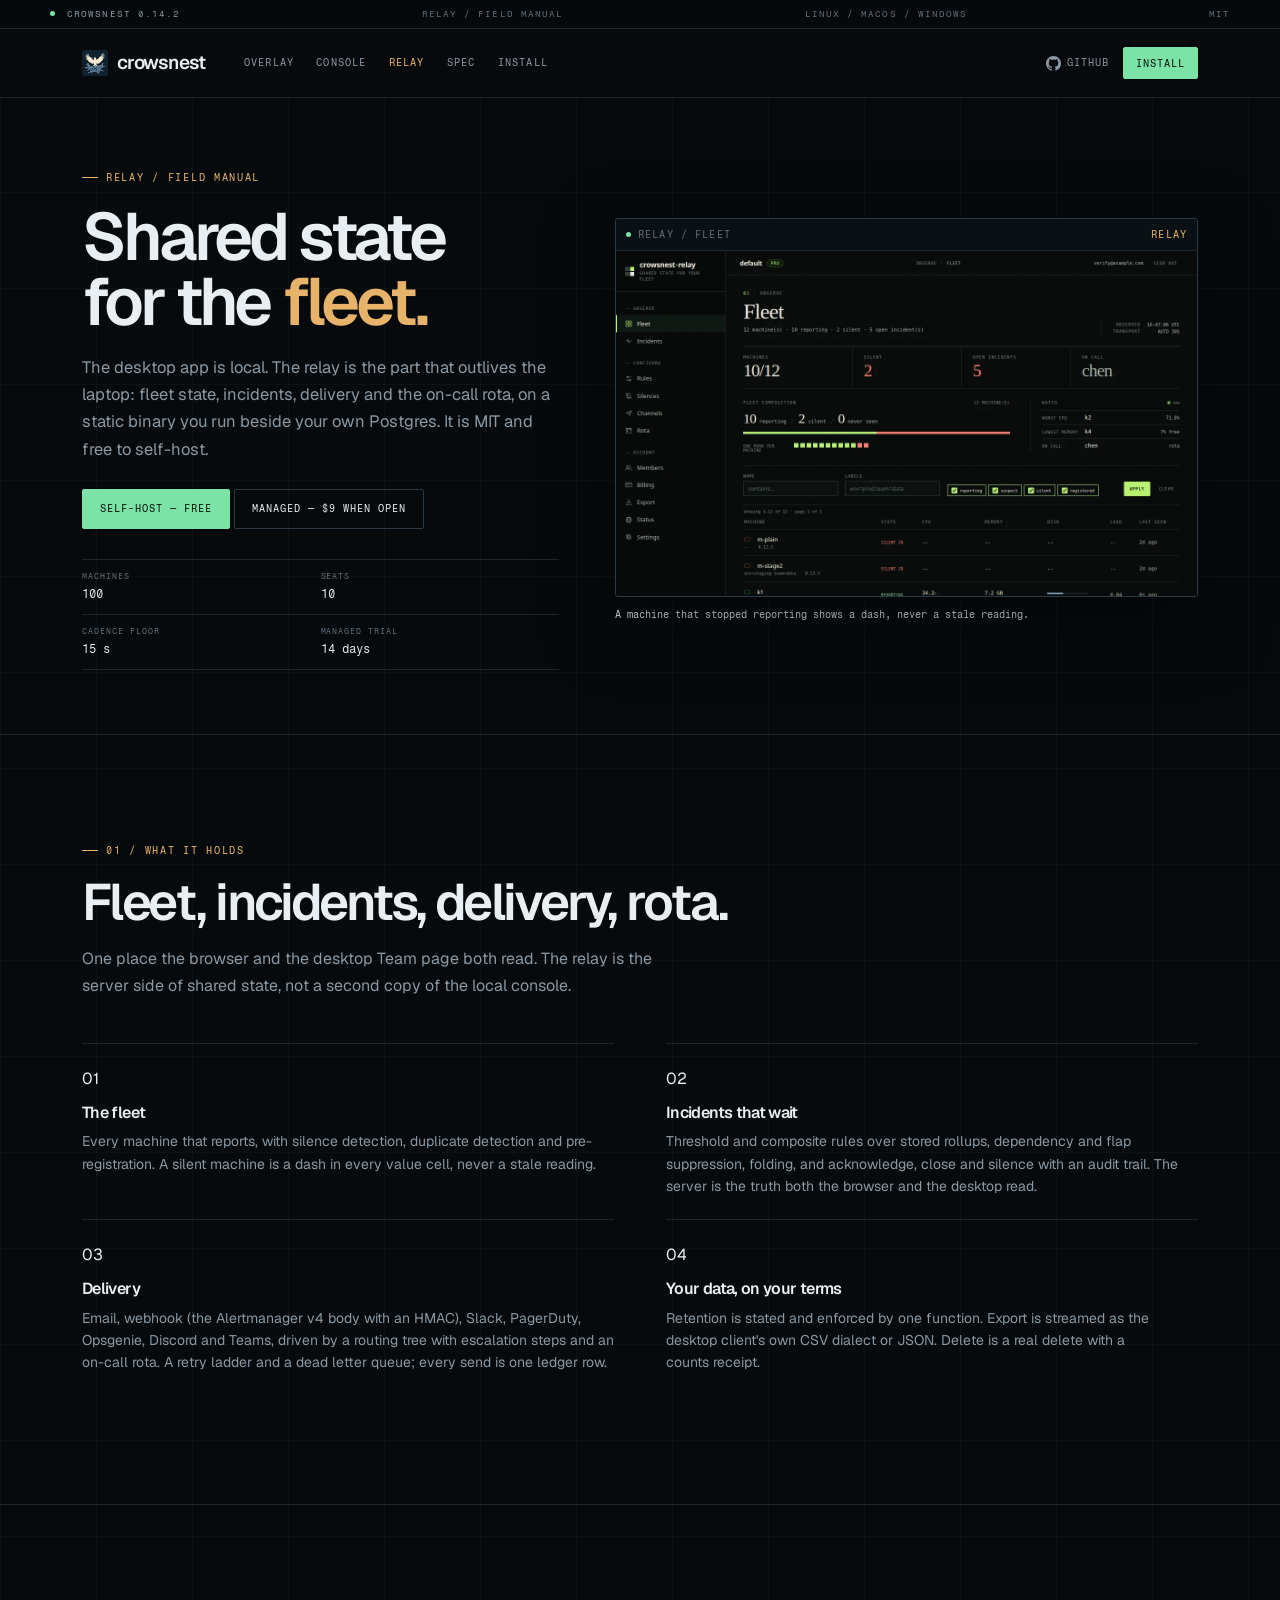
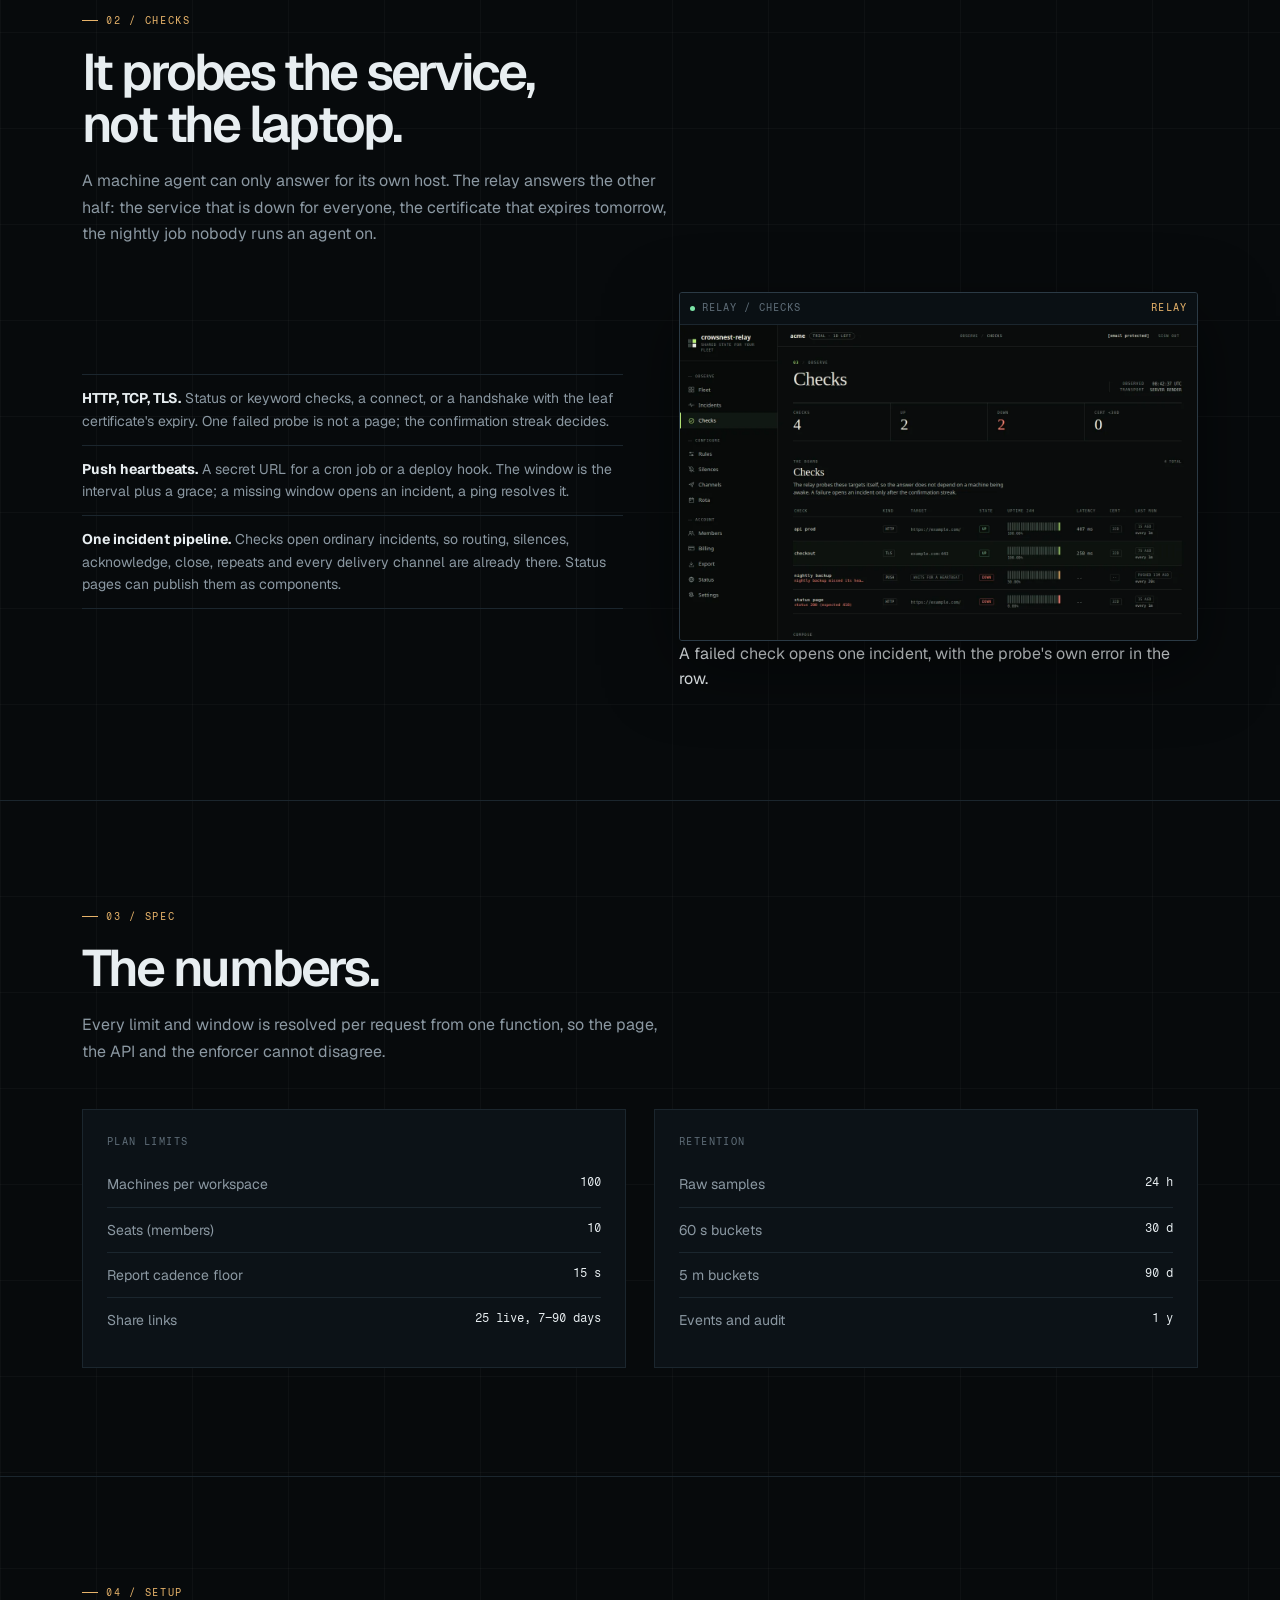
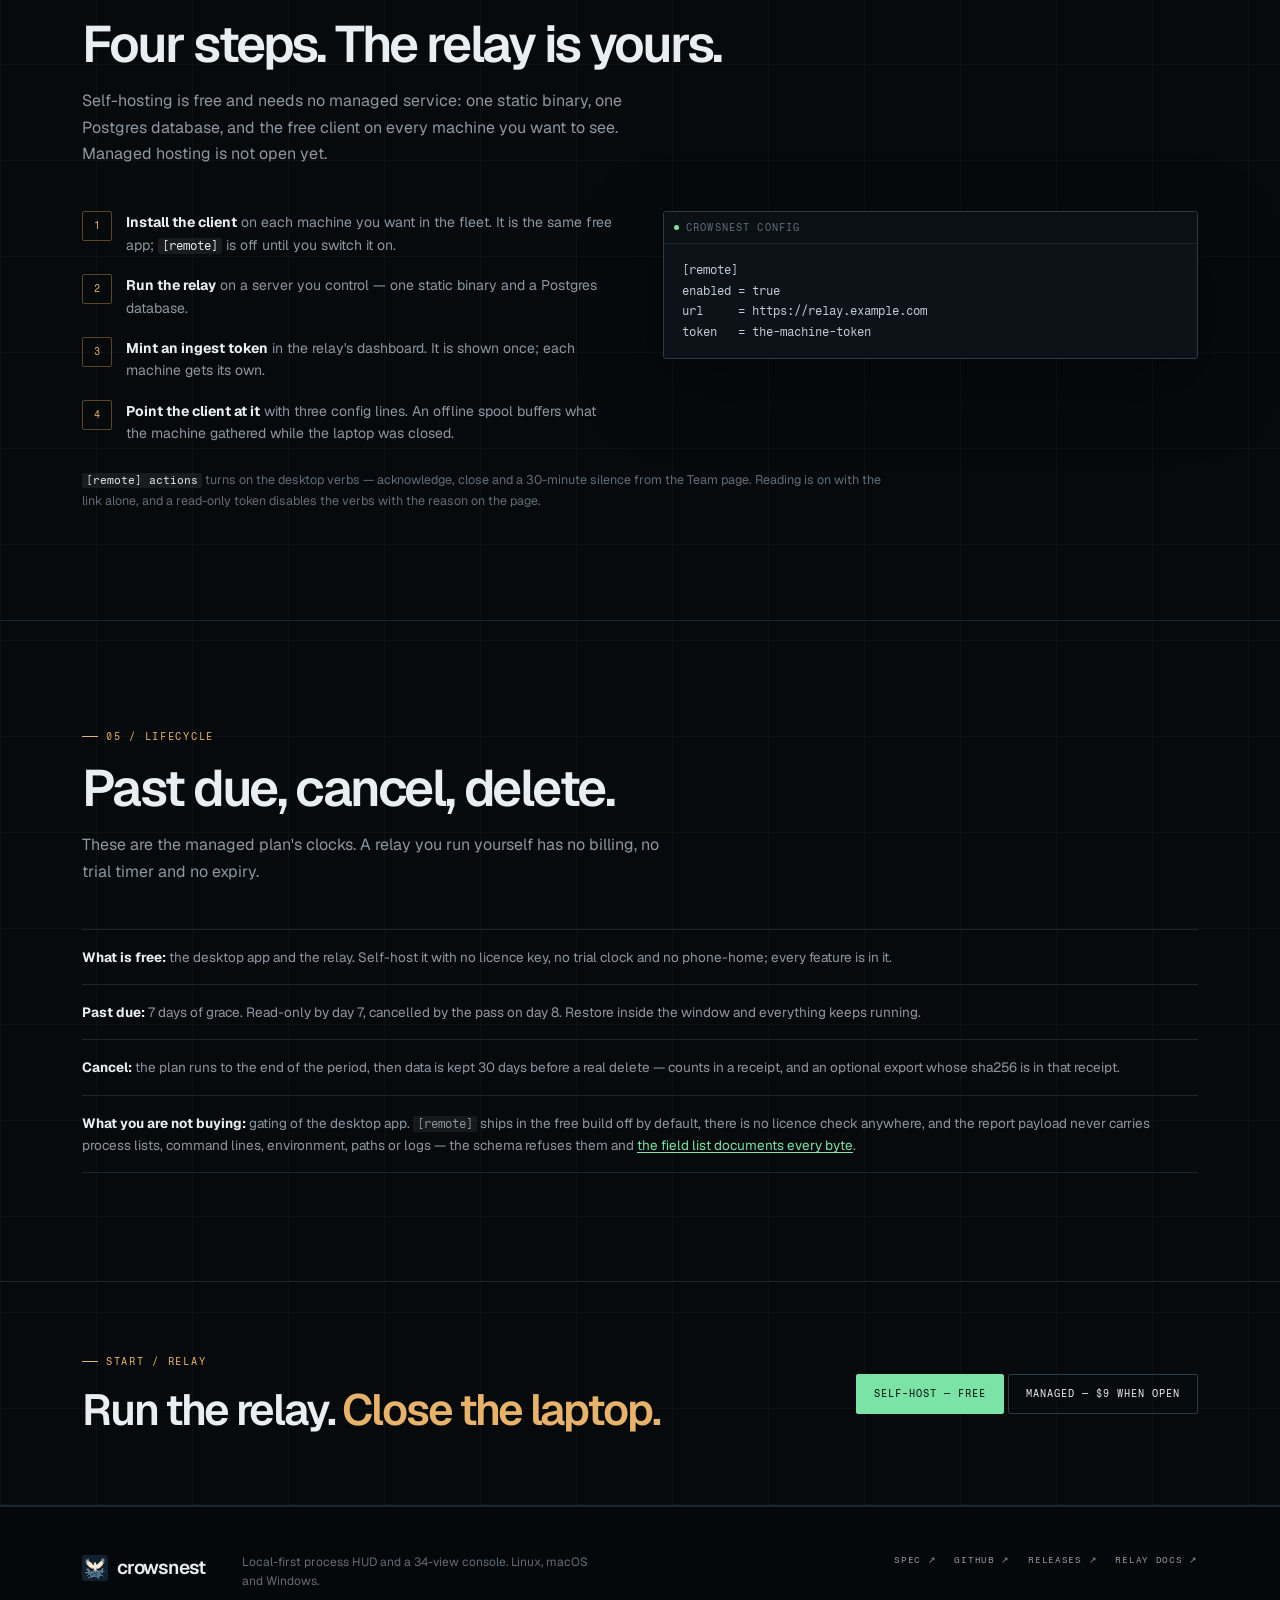
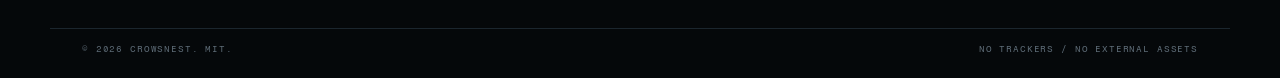
==== commit 335907bc: "packaging: bundle Qt's TLS plugin and OpenSSL 3.0 for HTTPS The portable bundle carried only the pla" ====
--- a/site/relay.html
+++ b/site/relay.html
@@ -17,7 +17,7 @@
 
     <div class="topstrip">
       <div class="wrap topstrip-inner">
-        <span class="topstrip-build"><i class="dot" aria-hidden="true"></i> CROWSNEST 0.14.1</span>
+        <span class="topstrip-build"><i class="dot" aria-hidden="true"></i> CROWSNEST 0.14.2</span>
         <span>RELAY / FIELD MANUAL</span>
         <span>LINUX / MACOS / WINDOWS</span>
         <span>MIT</span>
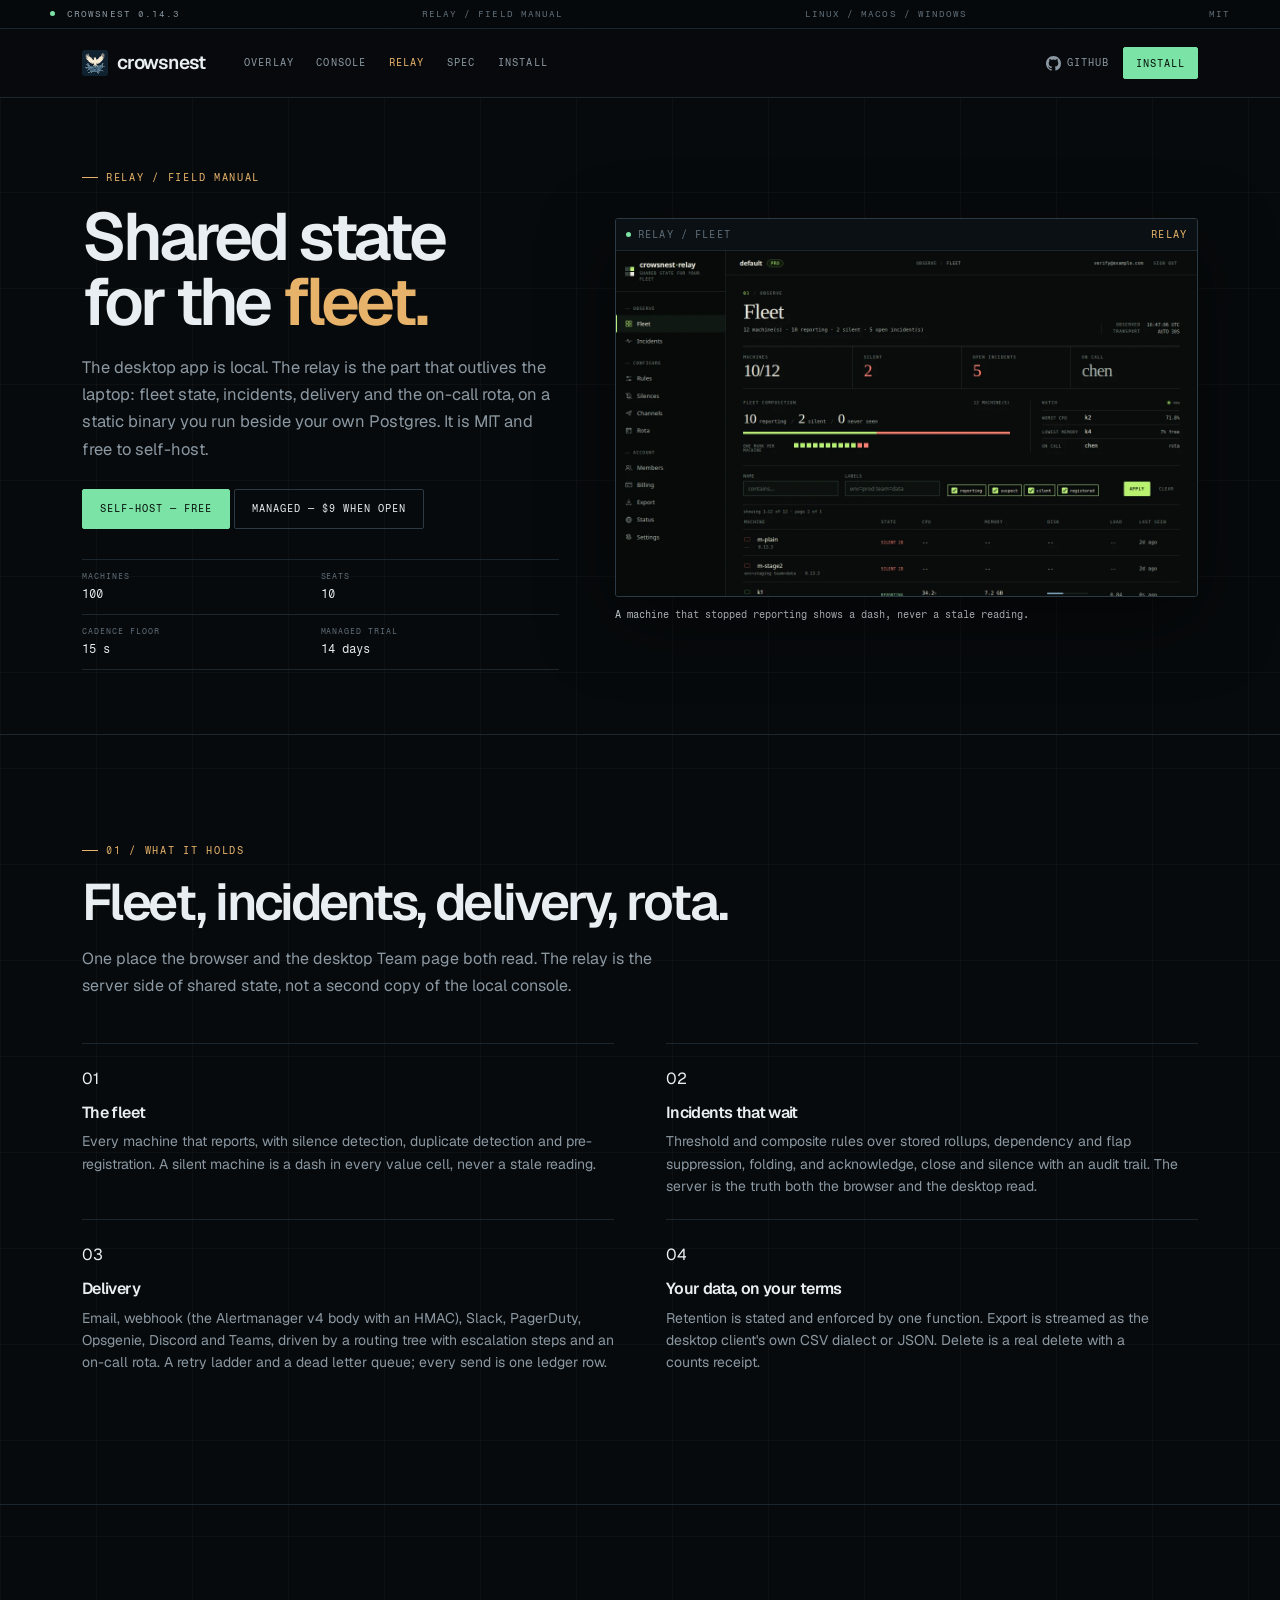
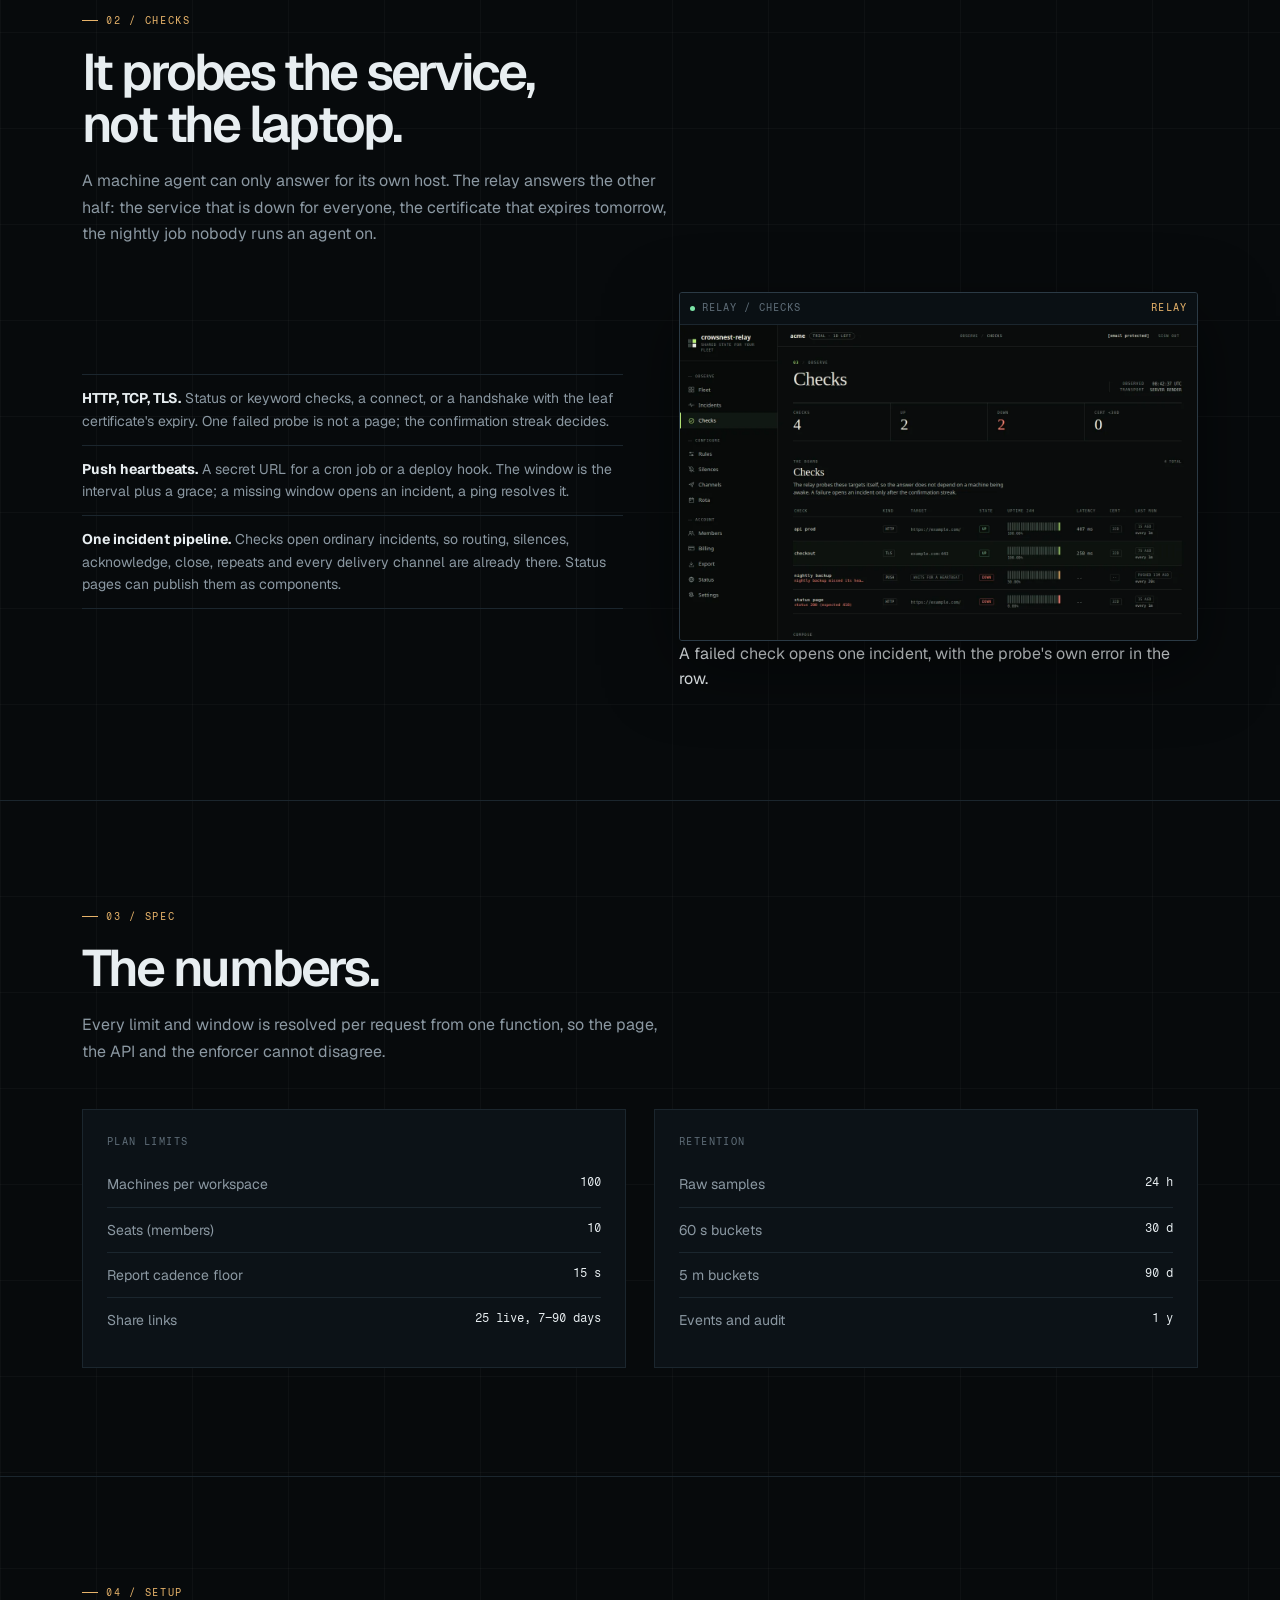
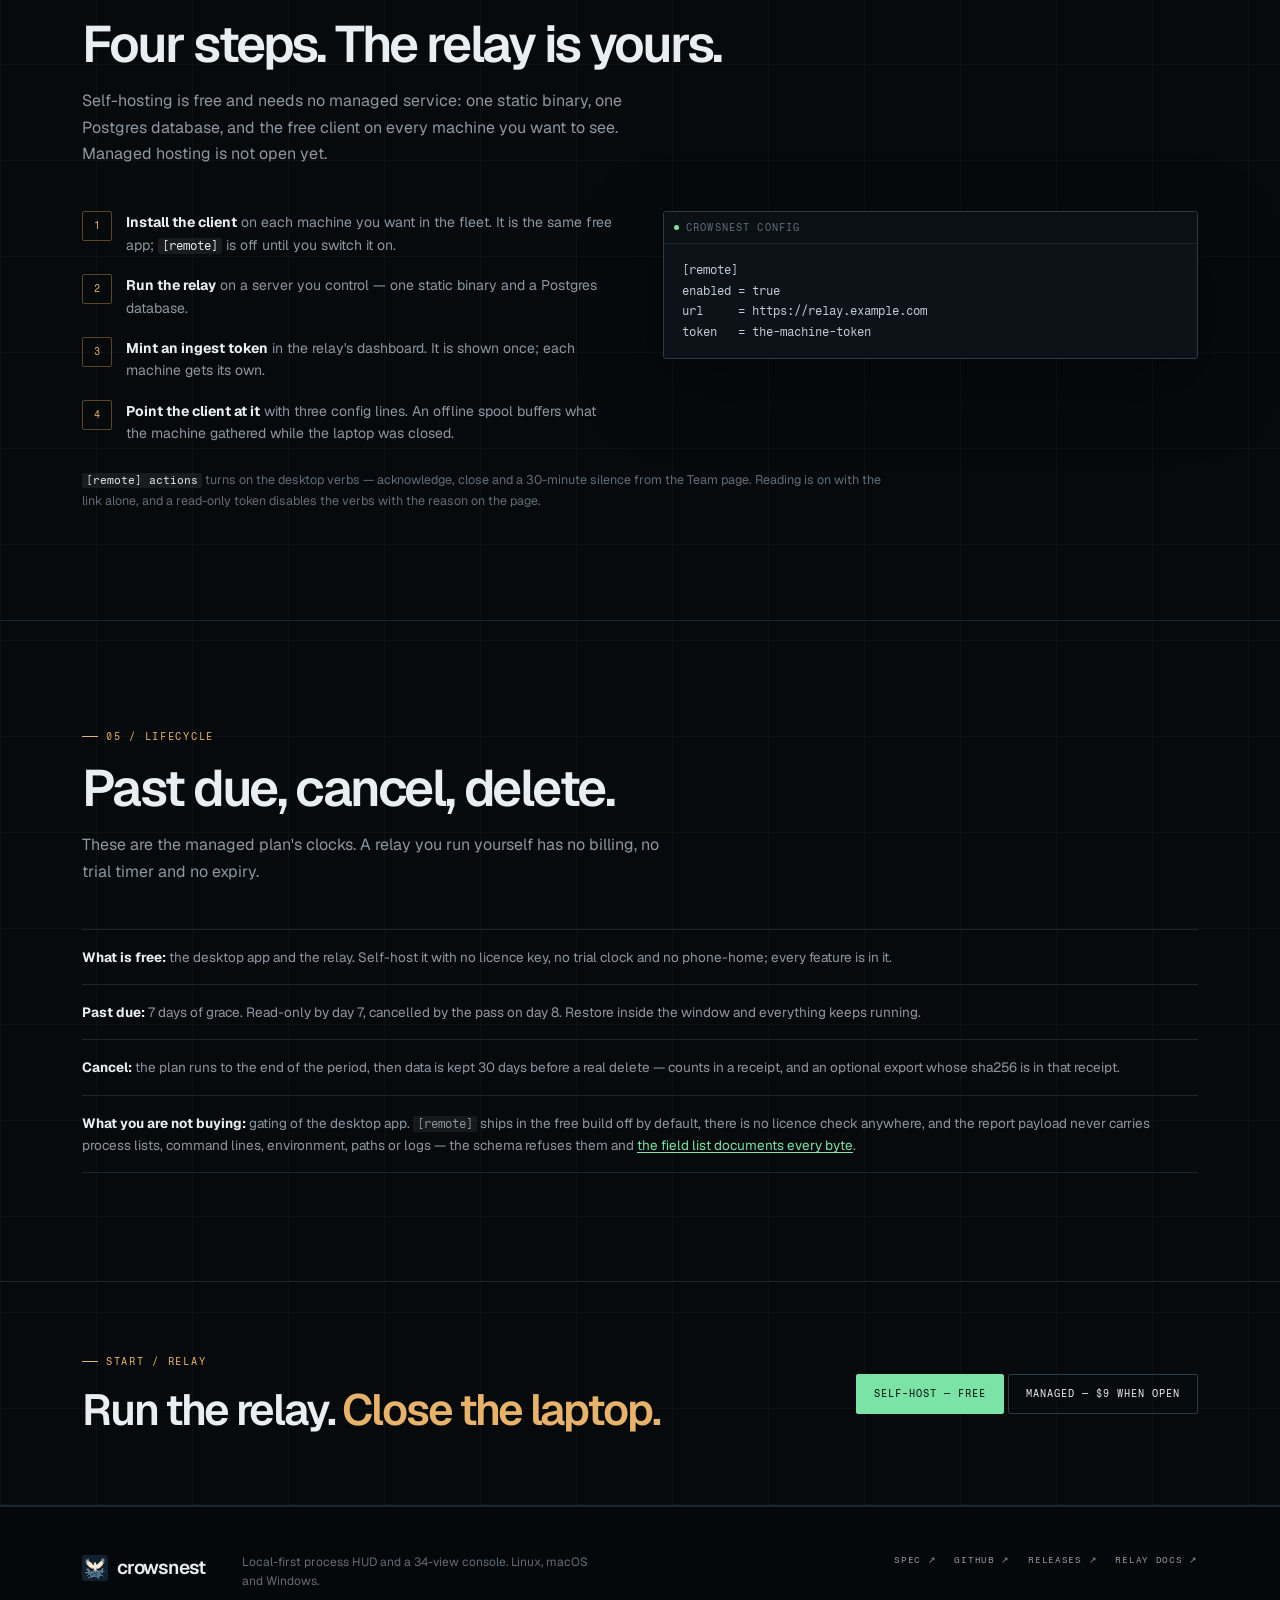
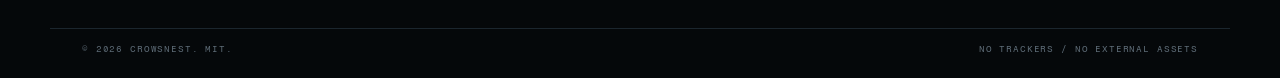
==== commit b6318983: "release: bump version to 0.14.3" ====
--- a/site/relay.html
+++ b/site/relay.html
@@ -17,7 +17,7 @@
 
     <div class="topstrip">
       <div class="wrap topstrip-inner">
-        <span class="topstrip-build"><i class="dot" aria-hidden="true"></i> CROWSNEST 0.14.2</span>
+        <span class="topstrip-build"><i class="dot" aria-hidden="true"></i> CROWSNEST 0.14.3</span>
         <span>RELAY / FIELD MANUAL</span>
         <span>LINUX / MACOS / WINDOWS</span>
         <span>MIT</span>
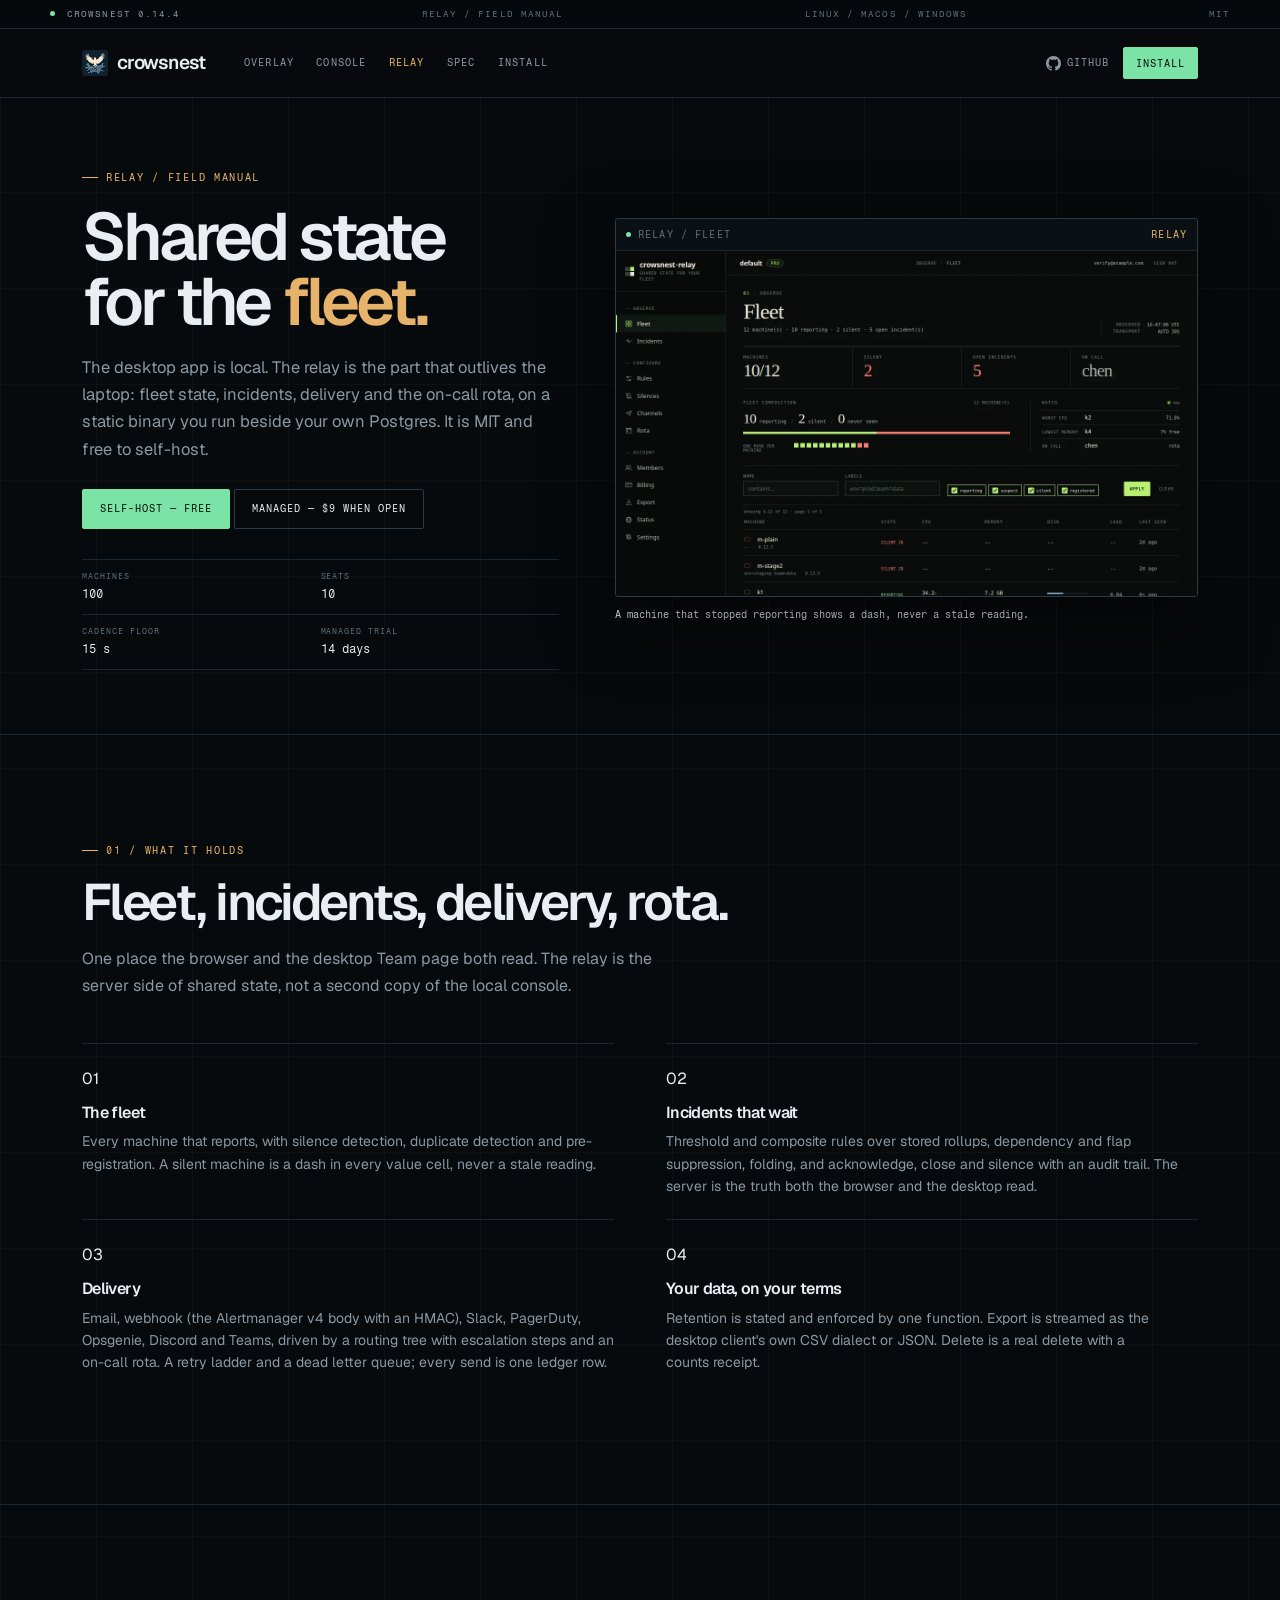
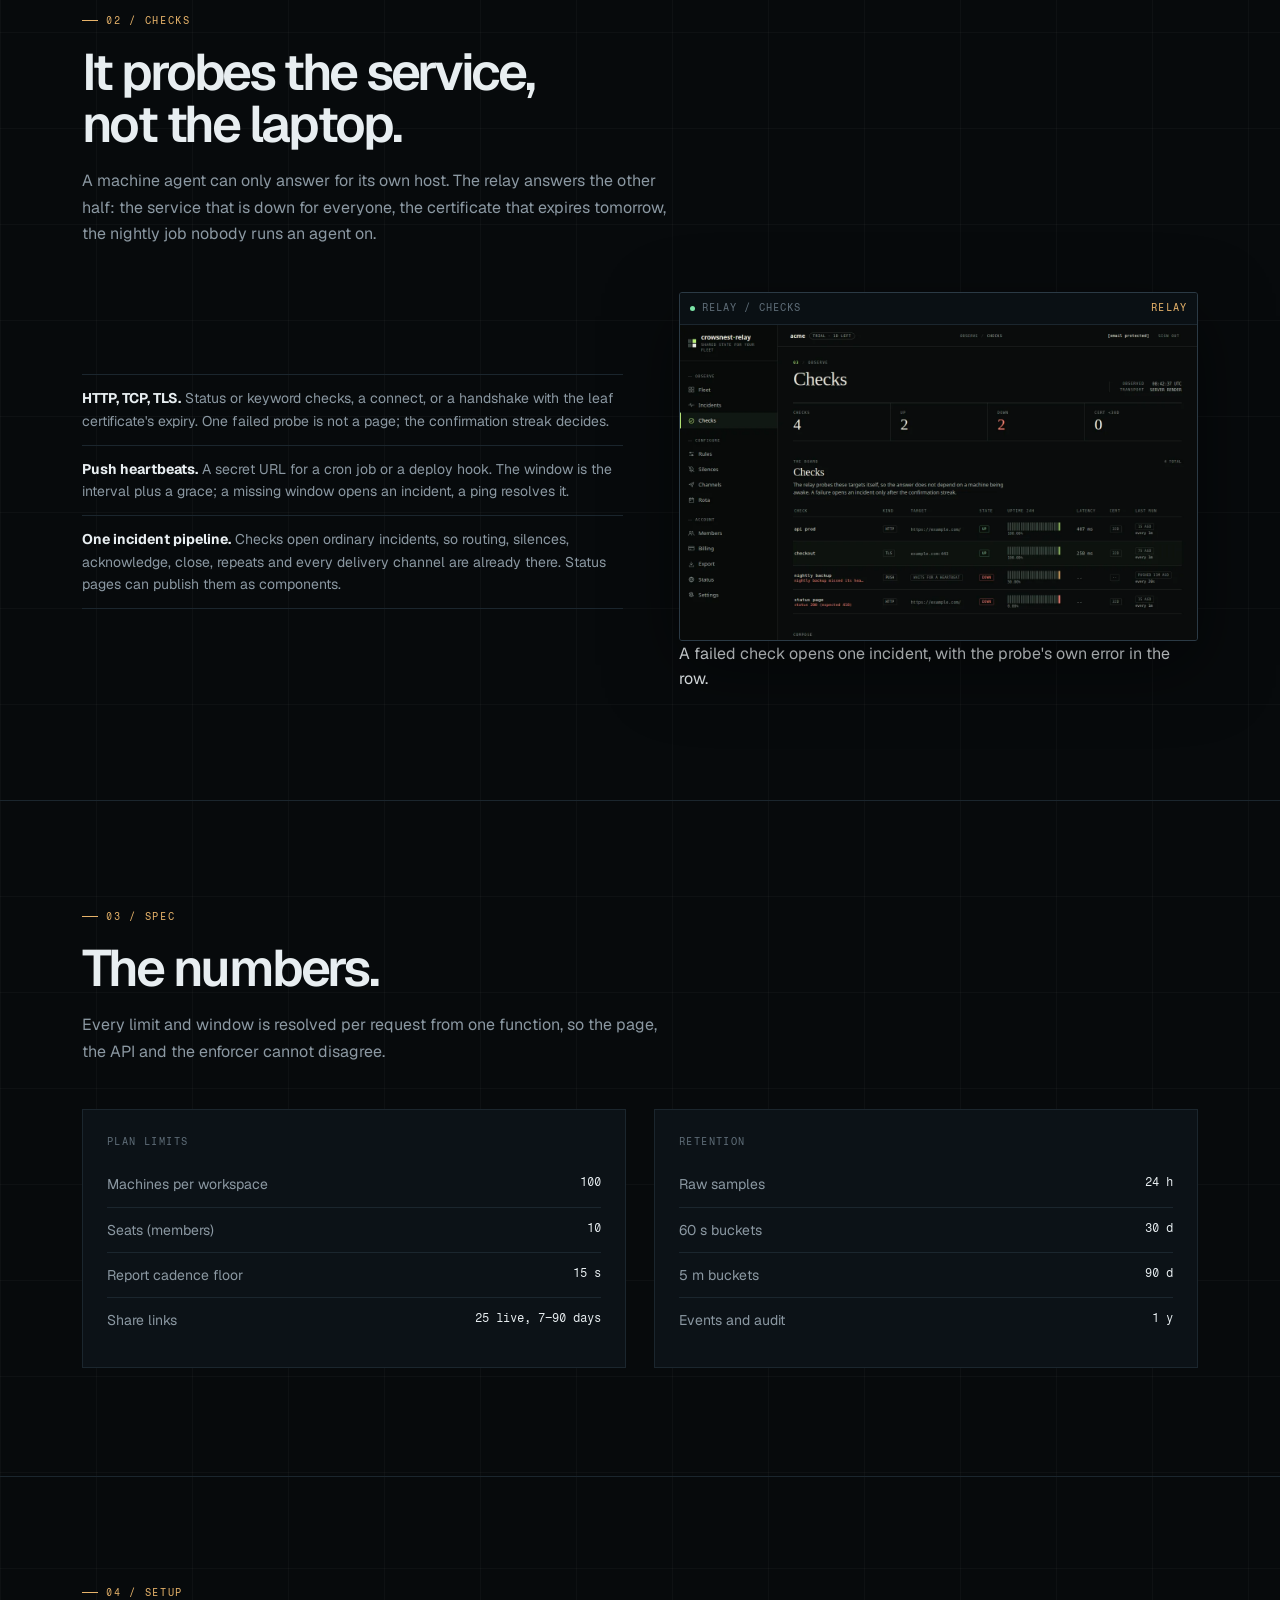
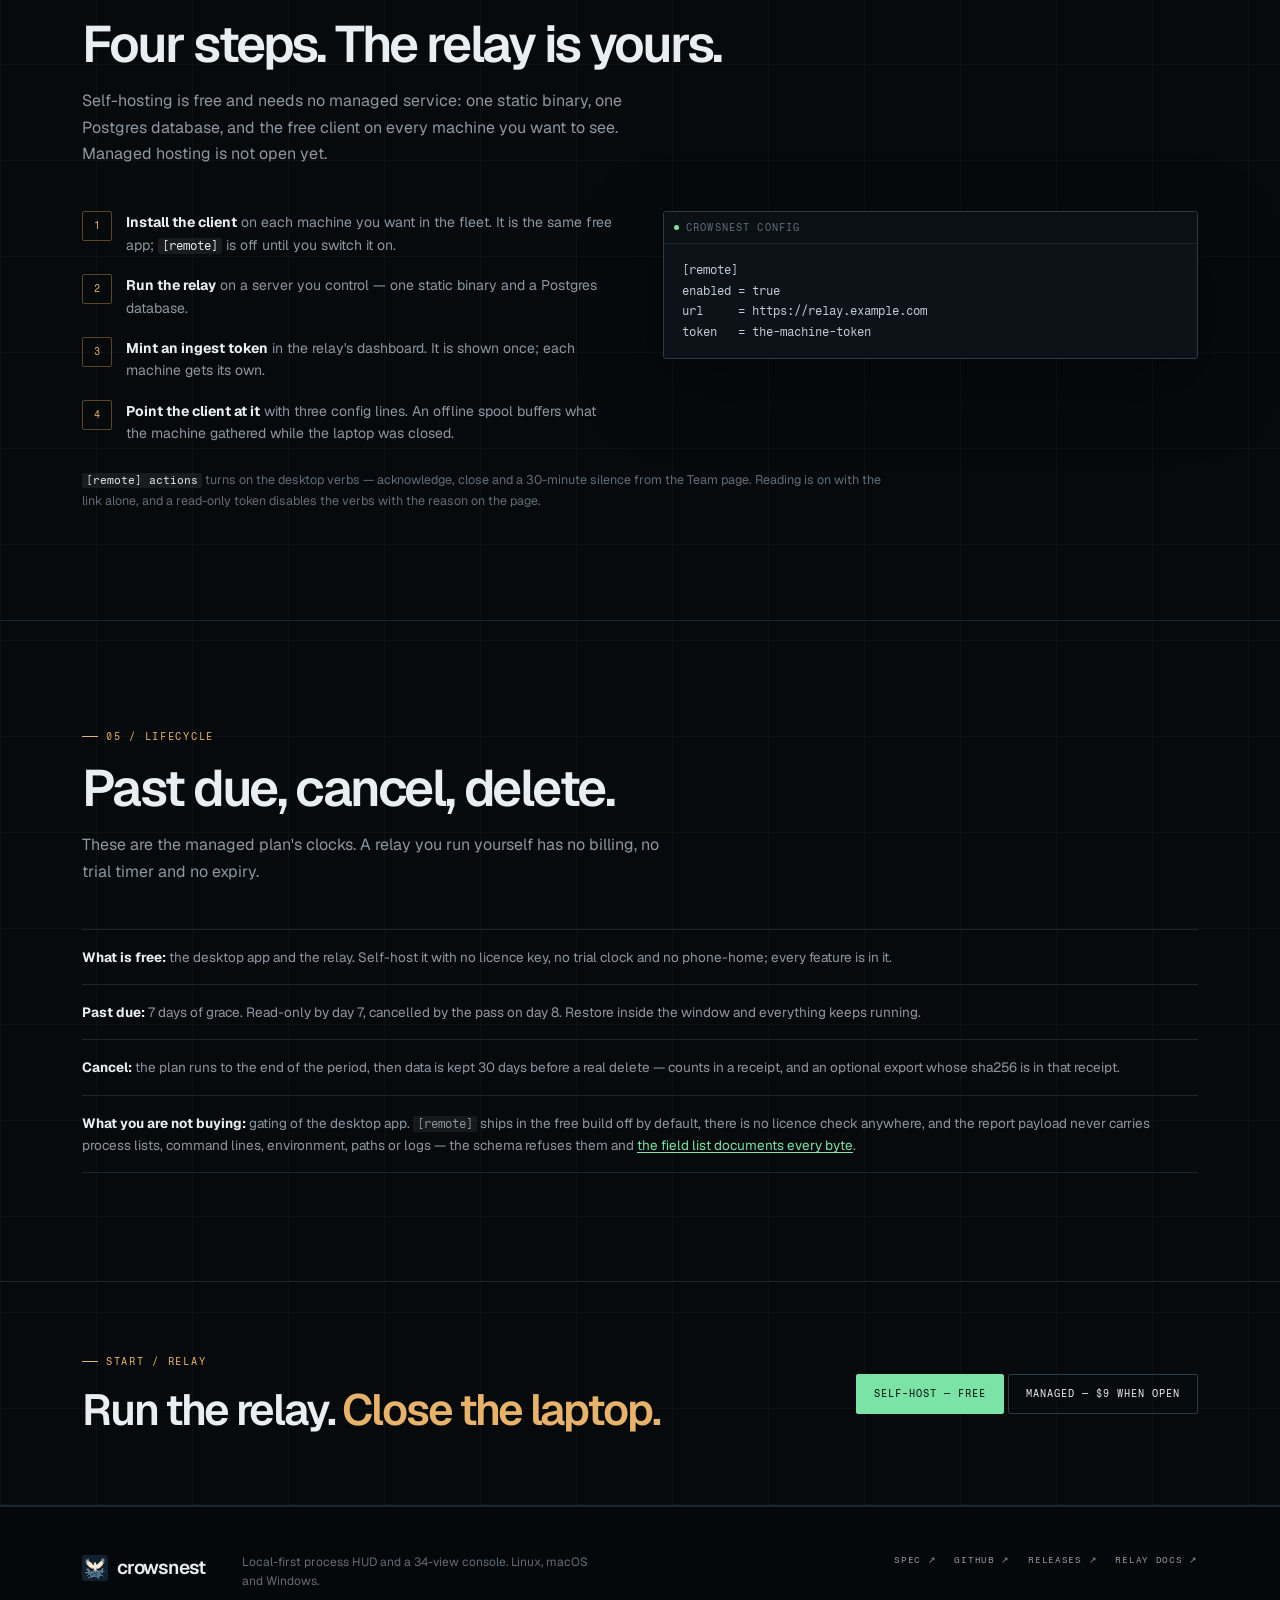
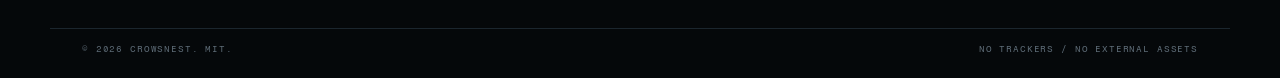
==== commit d84153c9: "release: bump version to 0.14.4" ====
--- a/site/relay.html
+++ b/site/relay.html
@@ -17,7 +17,7 @@
 
     <div class="topstrip">
       <div class="wrap topstrip-inner">
-        <span class="topstrip-build"><i class="dot" aria-hidden="true"></i> CROWSNEST 0.14.3</span>
+        <span class="topstrip-build"><i class="dot" aria-hidden="true"></i> CROWSNEST 0.14.4</span>
         <span>RELAY / FIELD MANUAL</span>
         <span>LINUX / MACOS / WINDOWS</span>
         <span>MIT</span>
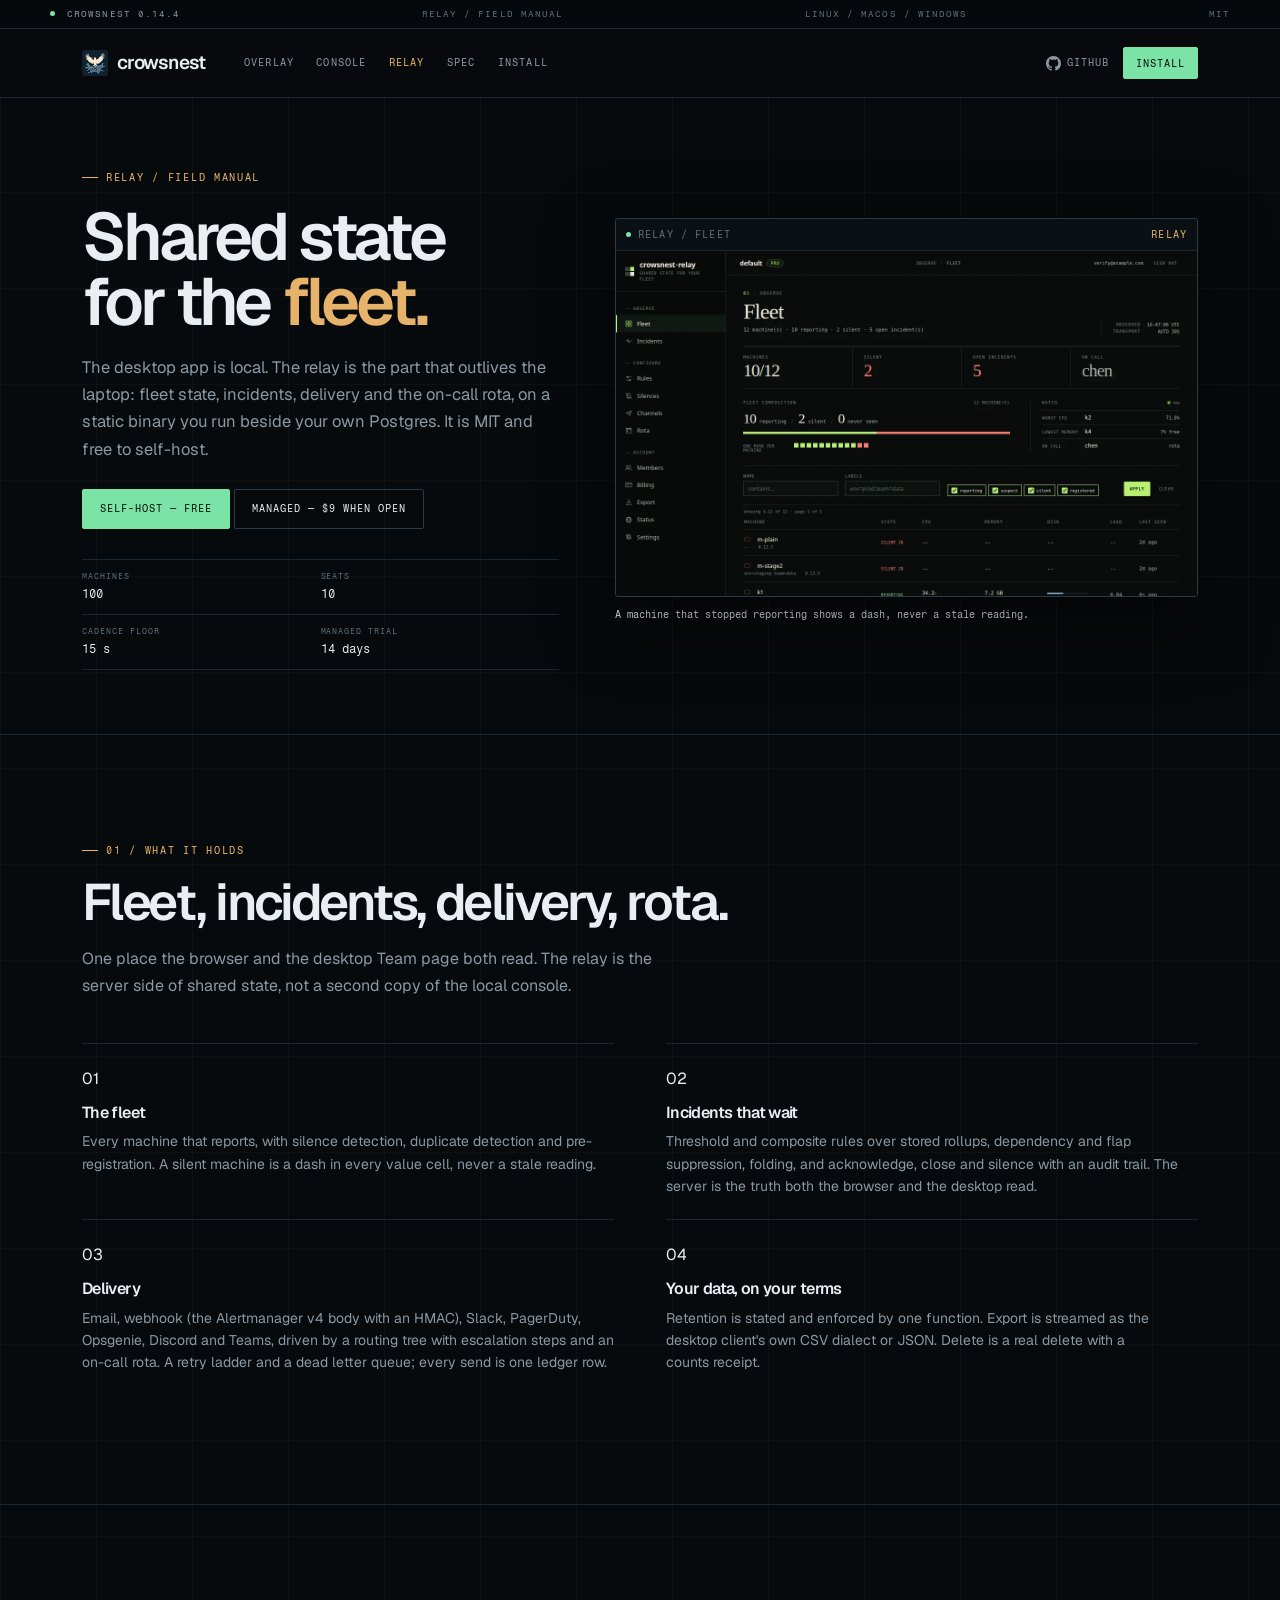
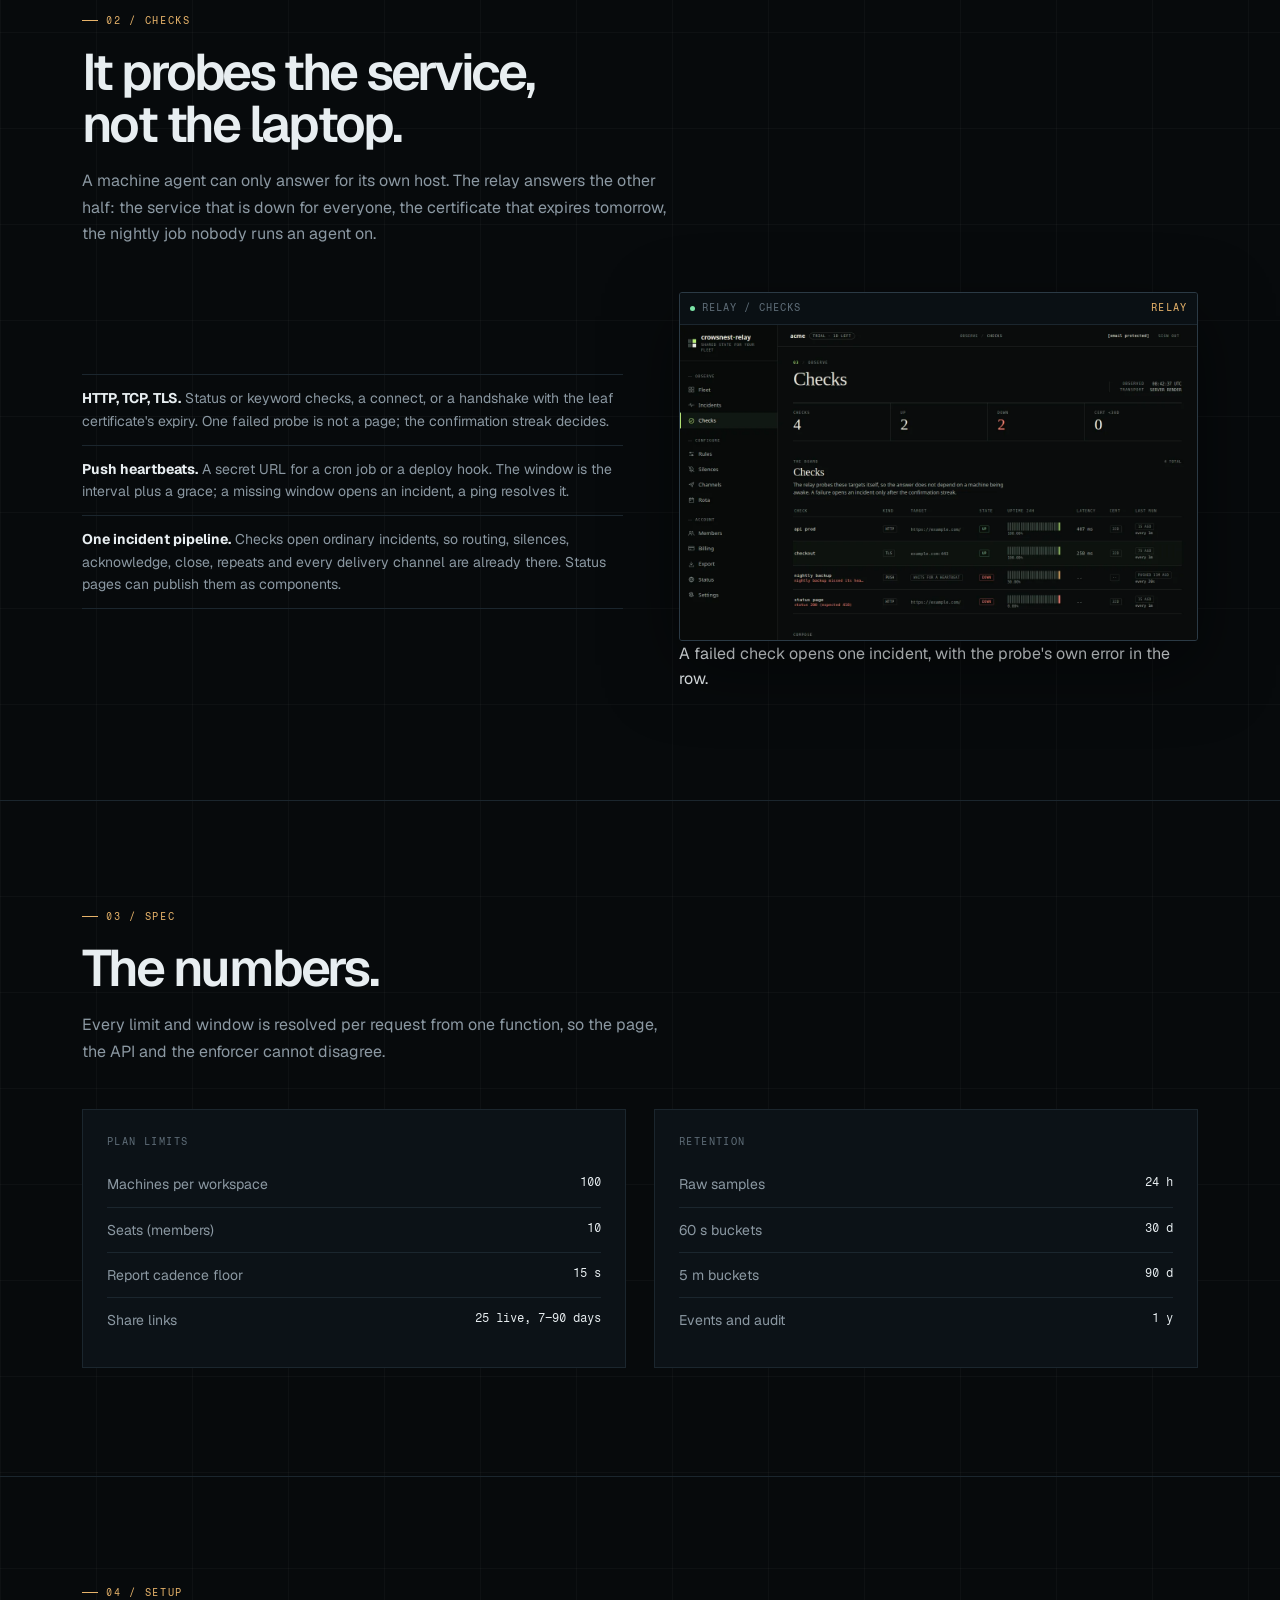
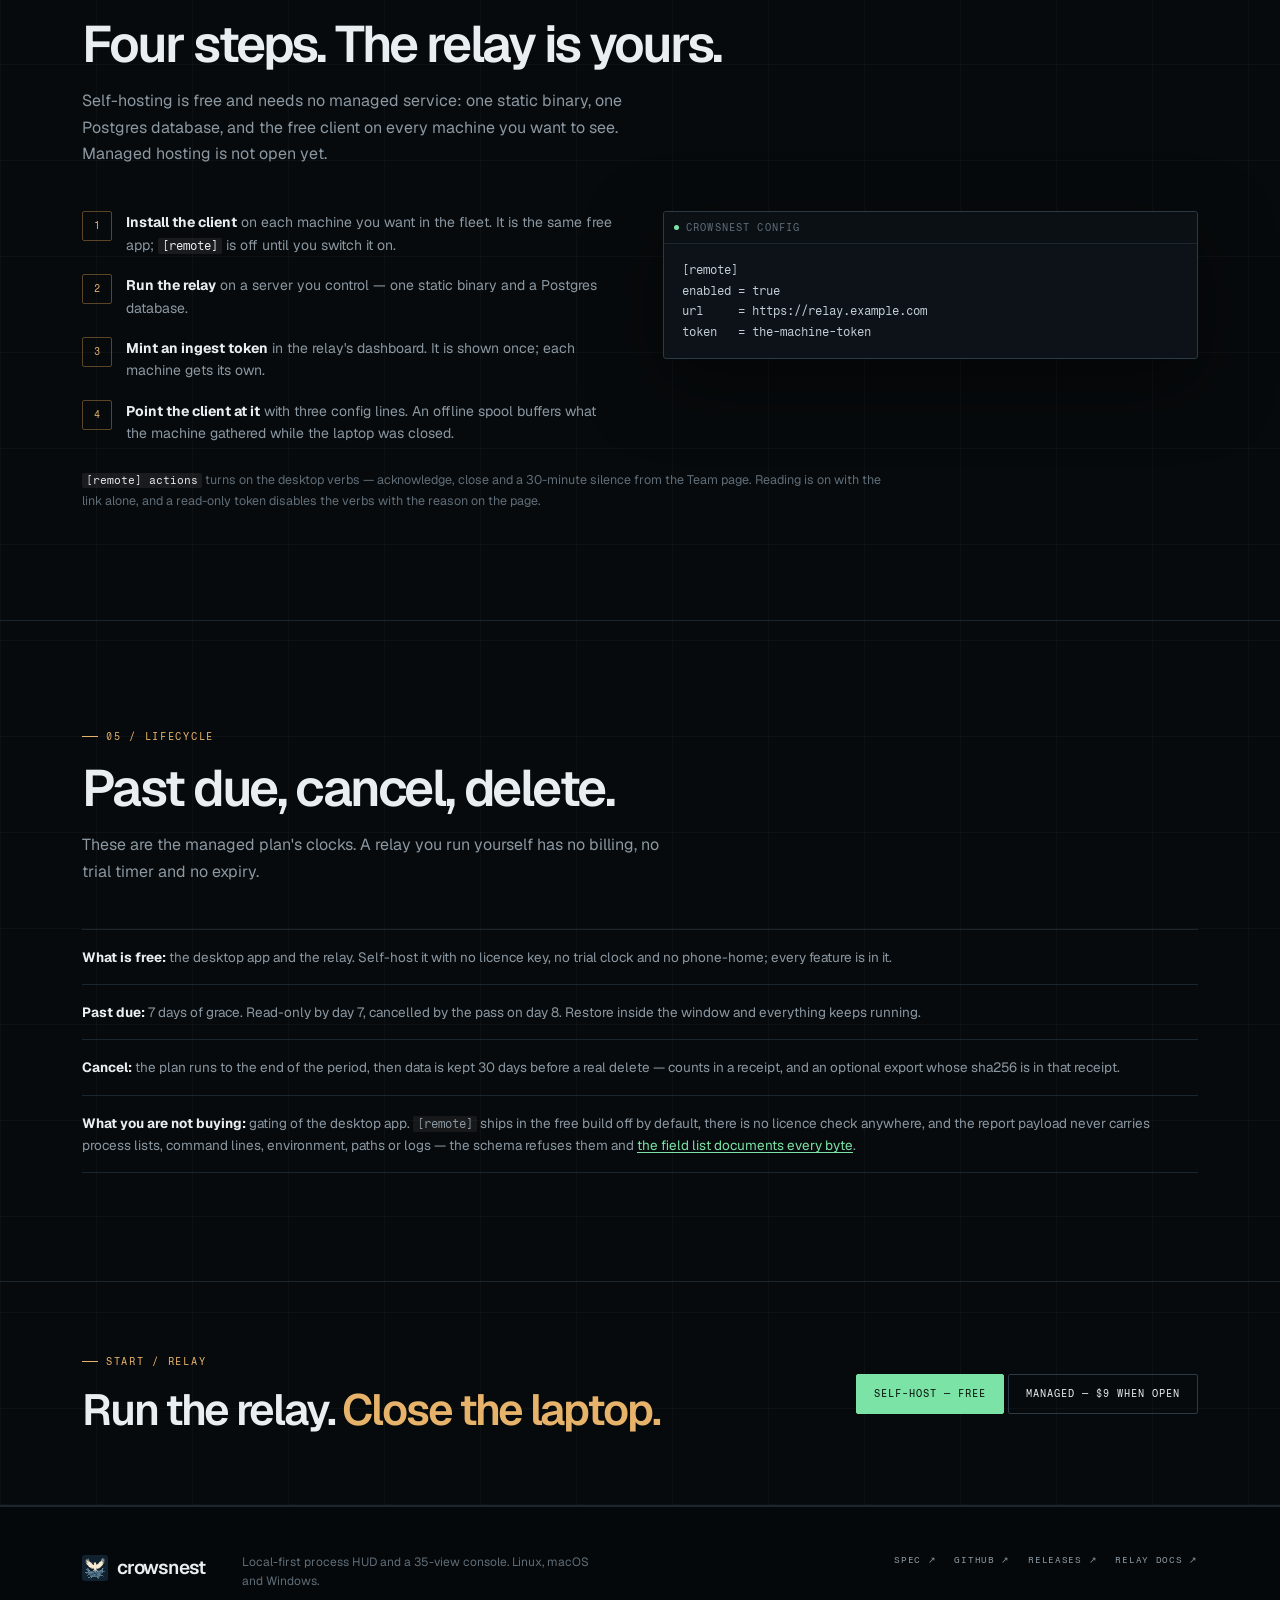
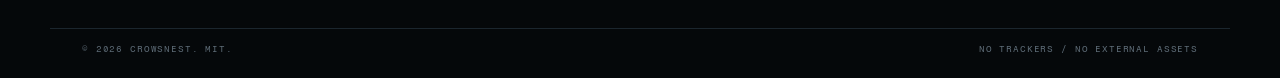
==== commit ae6d93fe: "ui: a field-manual console, with a coverage board for every source The console had become the thing " ====
--- a/site/relay.html
+++ b/site/relay.html
@@ -6,7 +6,7 @@
     <title>Relay manual. Crowsnest</title>
     <meta name="description" content="The Crowsnest relay: fleet state, incidents, delivery, on-call rota, and its own HTTP/TCP/TLS checks and push heartbeats. One static binary beside your own Postgres, MIT and free to self-host." />
     <meta name="theme-color" content="#080b0e" />
-    <link rel="icon" href="logo.svg" type="image/svg+xml" />
+    <link rel="icon" href="favicon.svg" type="image/svg+xml" />
     <link rel="apple-touch-icon" href="logo.png" />
     <link rel="preload" href="fonts/geist.woff2" as="font" type="font/woff2" crossorigin />
     <link rel="preload" href="fonts/fragment-mono.woff2" as="font" type="font/woff2" crossorigin />
@@ -222,7 +222,7 @@
     <footer class="footer">
       <div class="wrap footer-top">
         <a class="brand footer-brand" href="index.html"><img class="brand-mark" src="logo.svg" width="26" height="26" alt="" aria-hidden="true" /><span class="brand-name">crowsnest</span></a>
-        <p>Local-first process HUD and a 34-view console. Linux, macOS and Windows.</p>
+        <p>Local-first process HUD and a 35-view console. Linux, macOS and Windows.</p>
         <div class="footer-links">
           <a href="index.html#spec">Spec &nearr;</a>
           <a href="https://github.com/codeafridi/Crowsnest" rel="noopener">GitHub &nearr;</a>
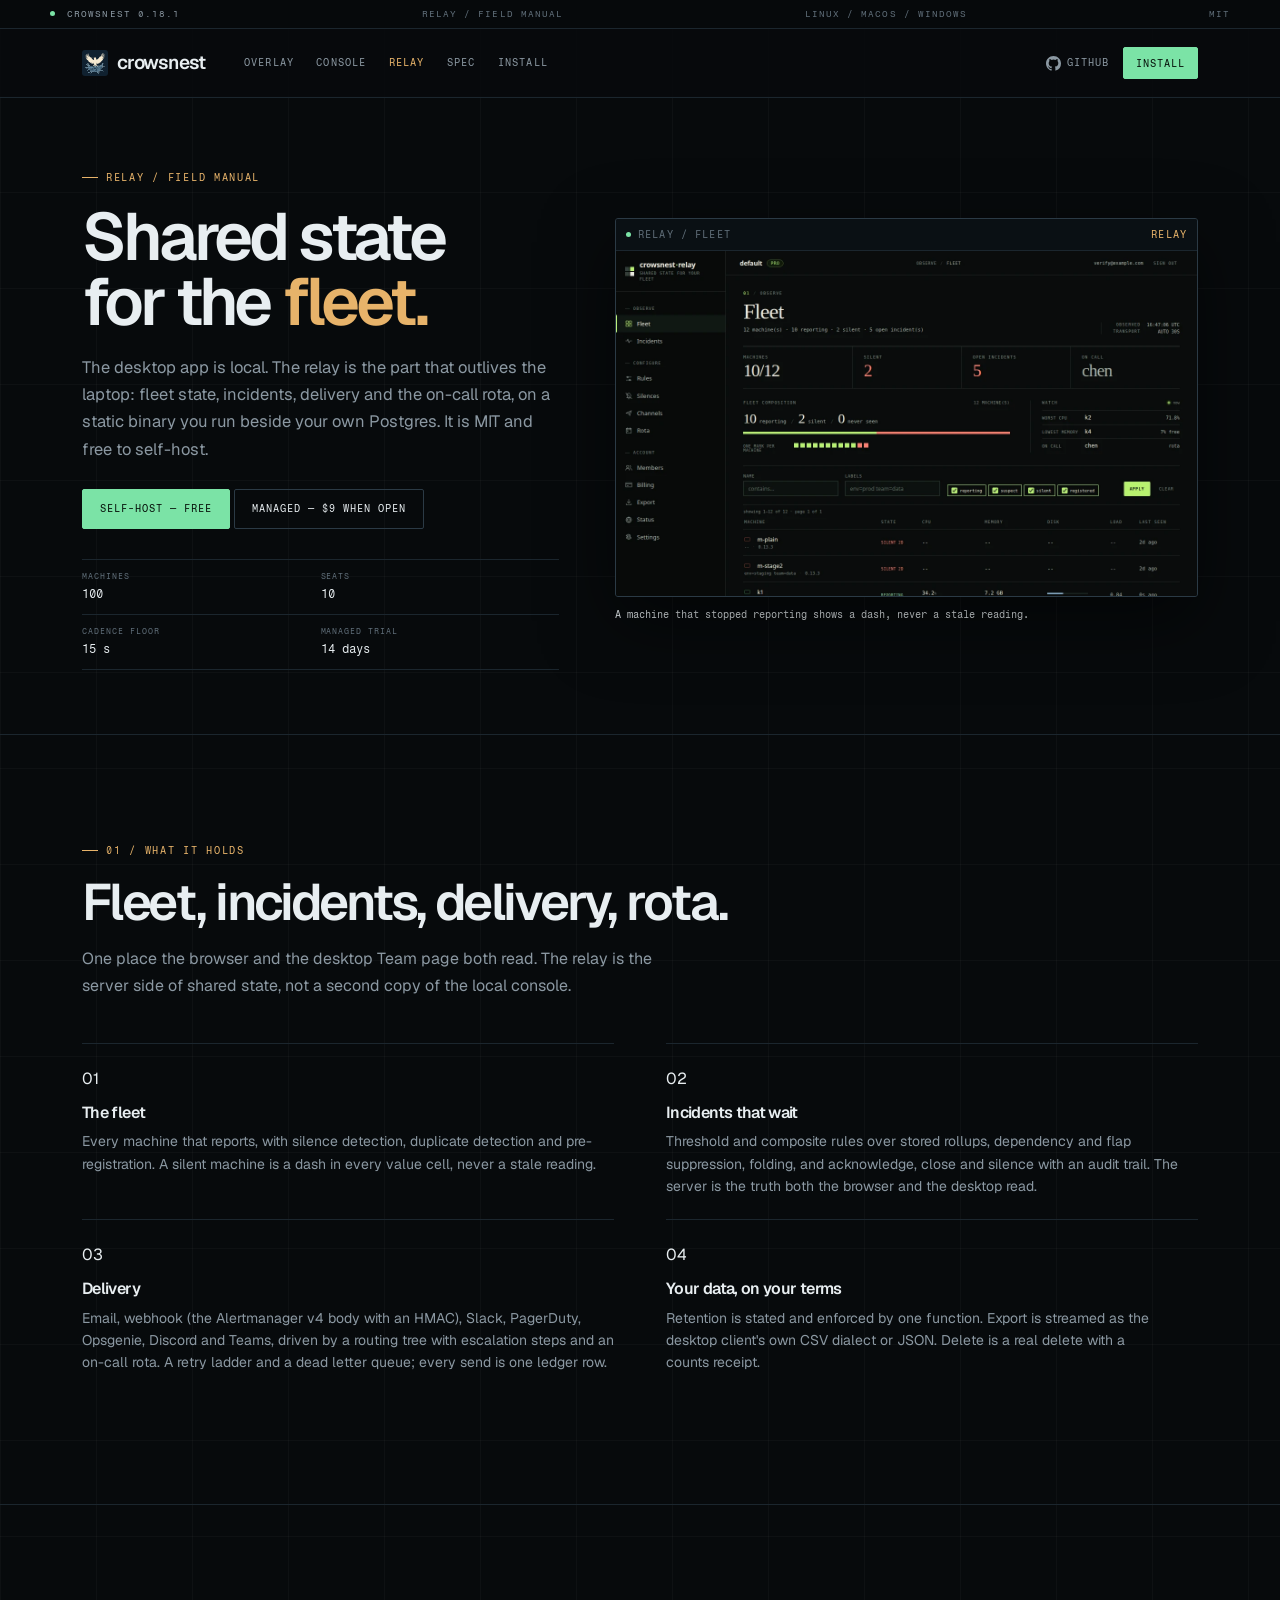
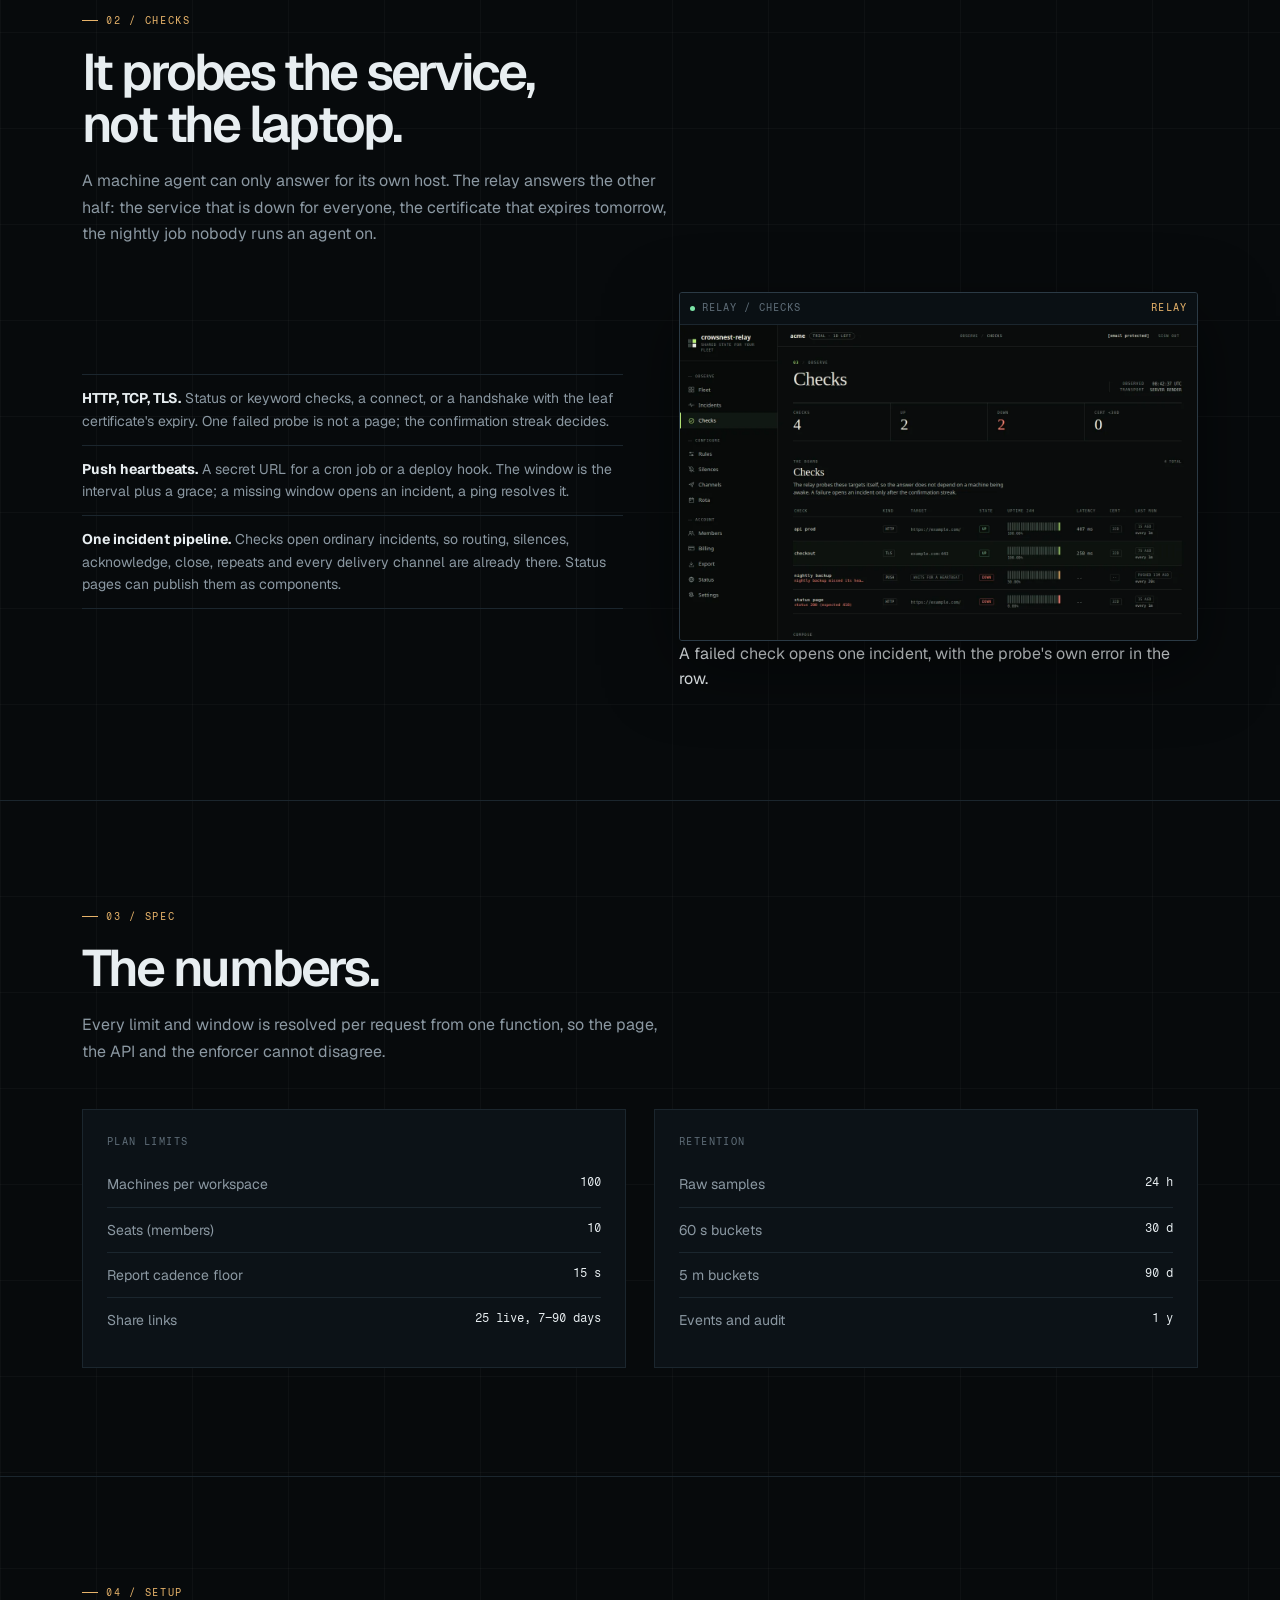
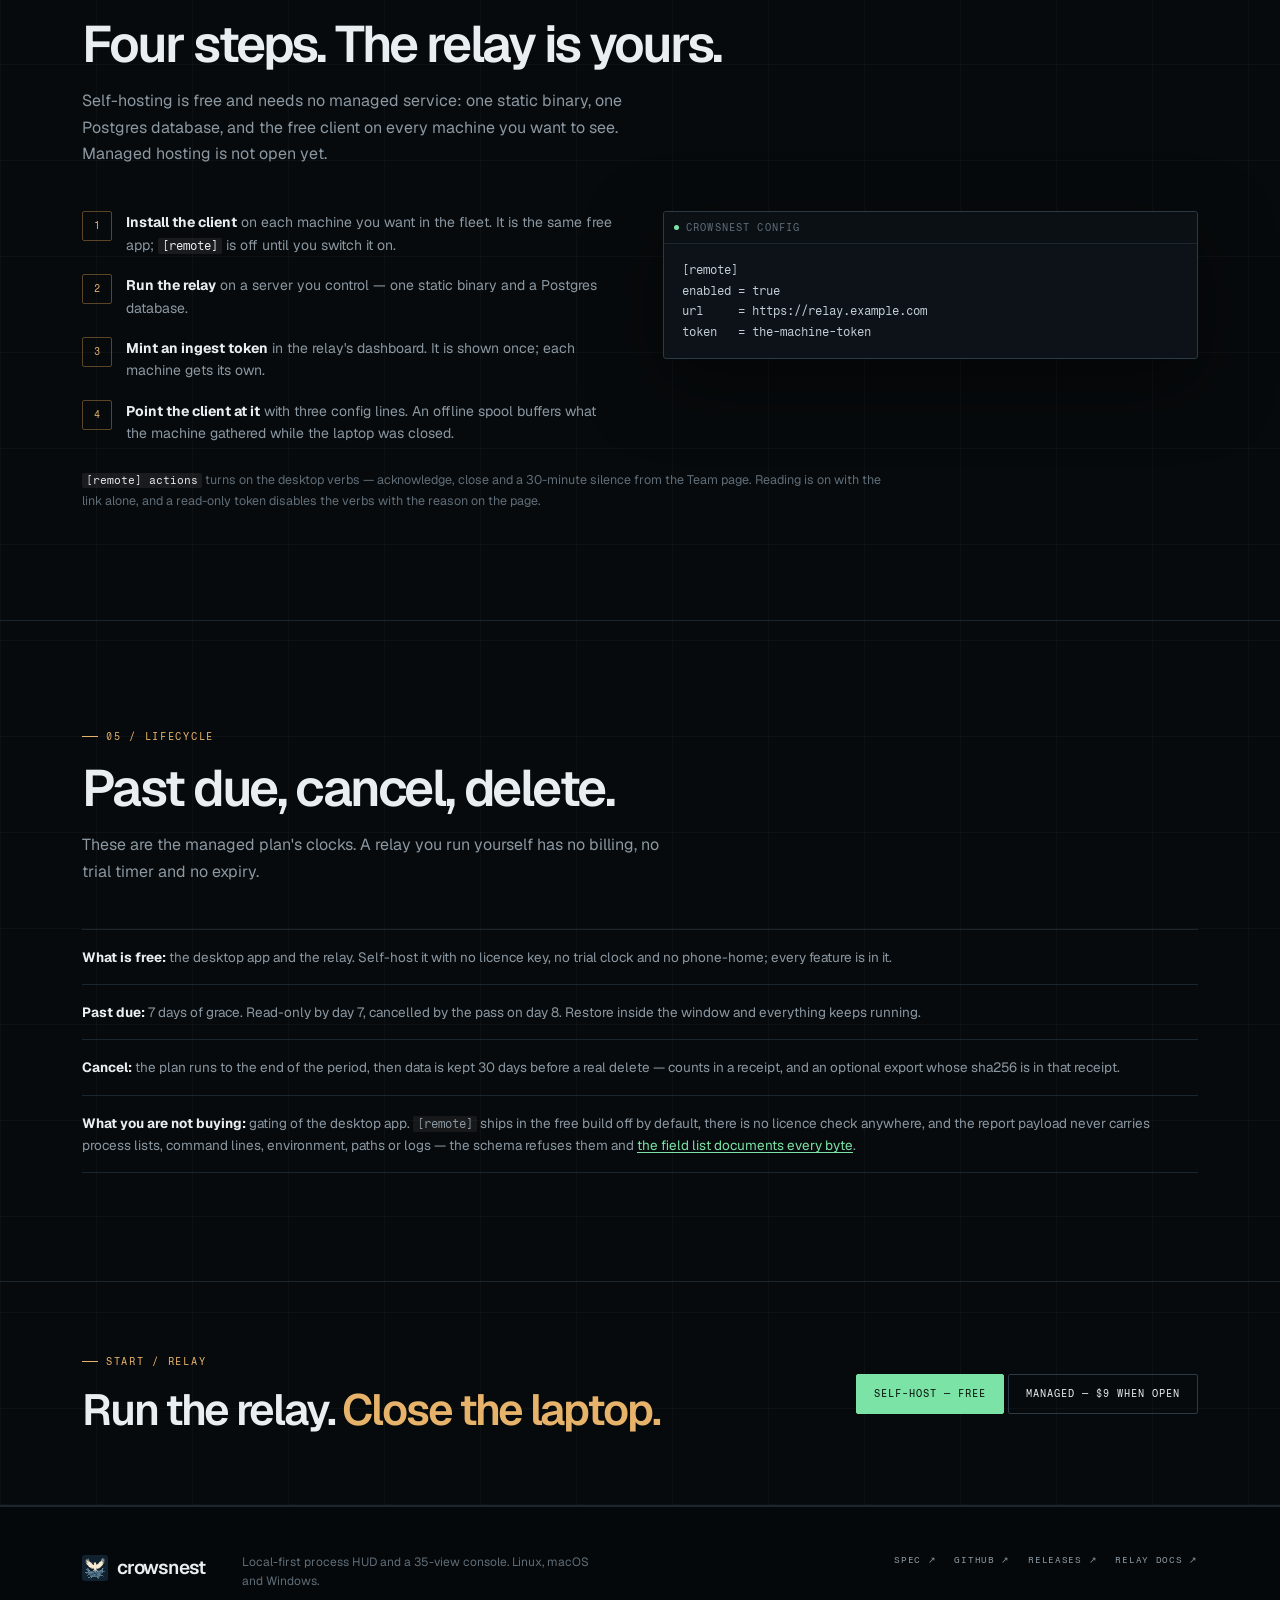
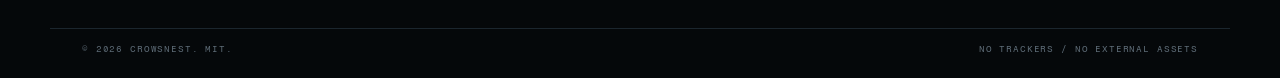
==== commit c31089c5: "site: the 35-view console sheet on 0.18.1, with the strip at 0.18.1 All 35 pages captured live from " ====
--- a/site/relay.html
+++ b/site/relay.html
@@ -17,7 +17,7 @@
 
     <div class="topstrip">
       <div class="wrap topstrip-inner">
-        <span class="topstrip-build"><i class="dot" aria-hidden="true"></i> CROWSNEST 0.14.4</span>
+        <span class="topstrip-build"><i class="dot" aria-hidden="true"></i> CROWSNEST 0.18.1</span>
         <span>RELAY / FIELD MANUAL</span>
         <span>LINUX / MACOS / WINDOWS</span>
         <span>MIT</span>
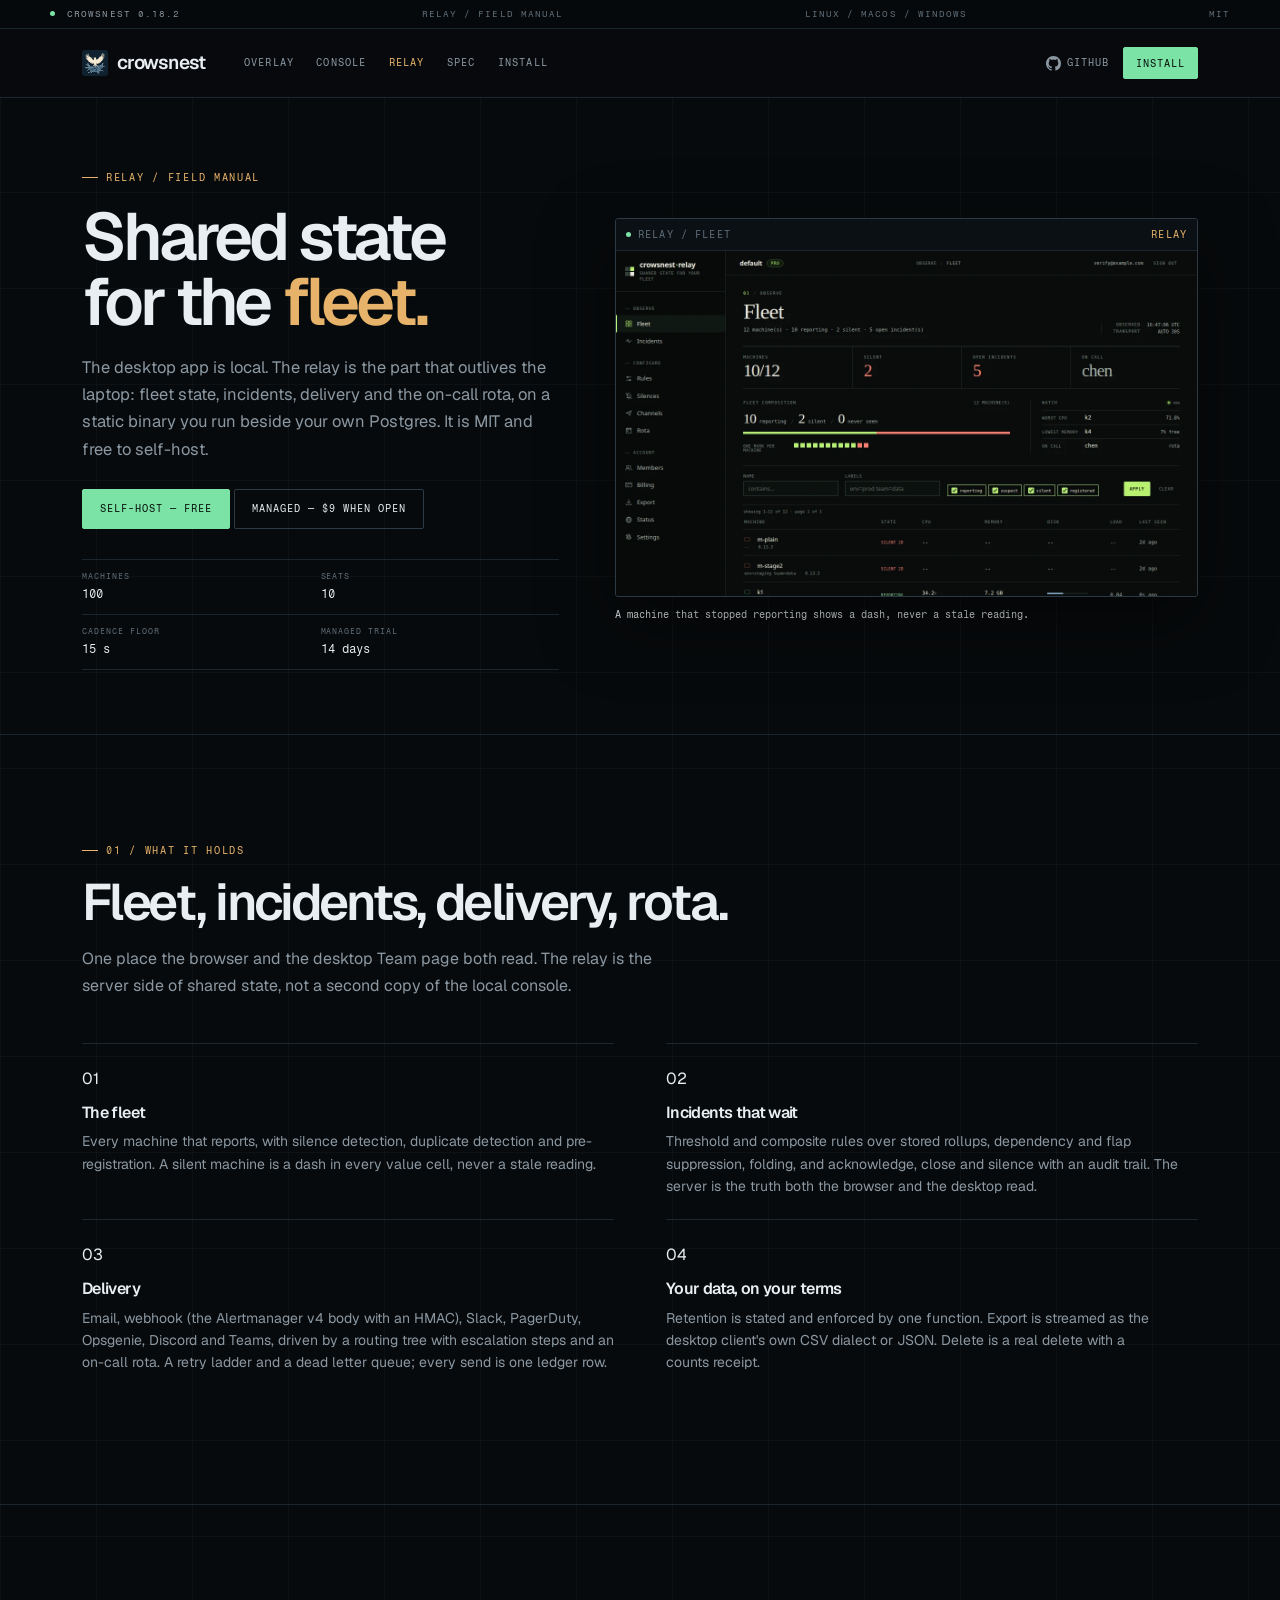
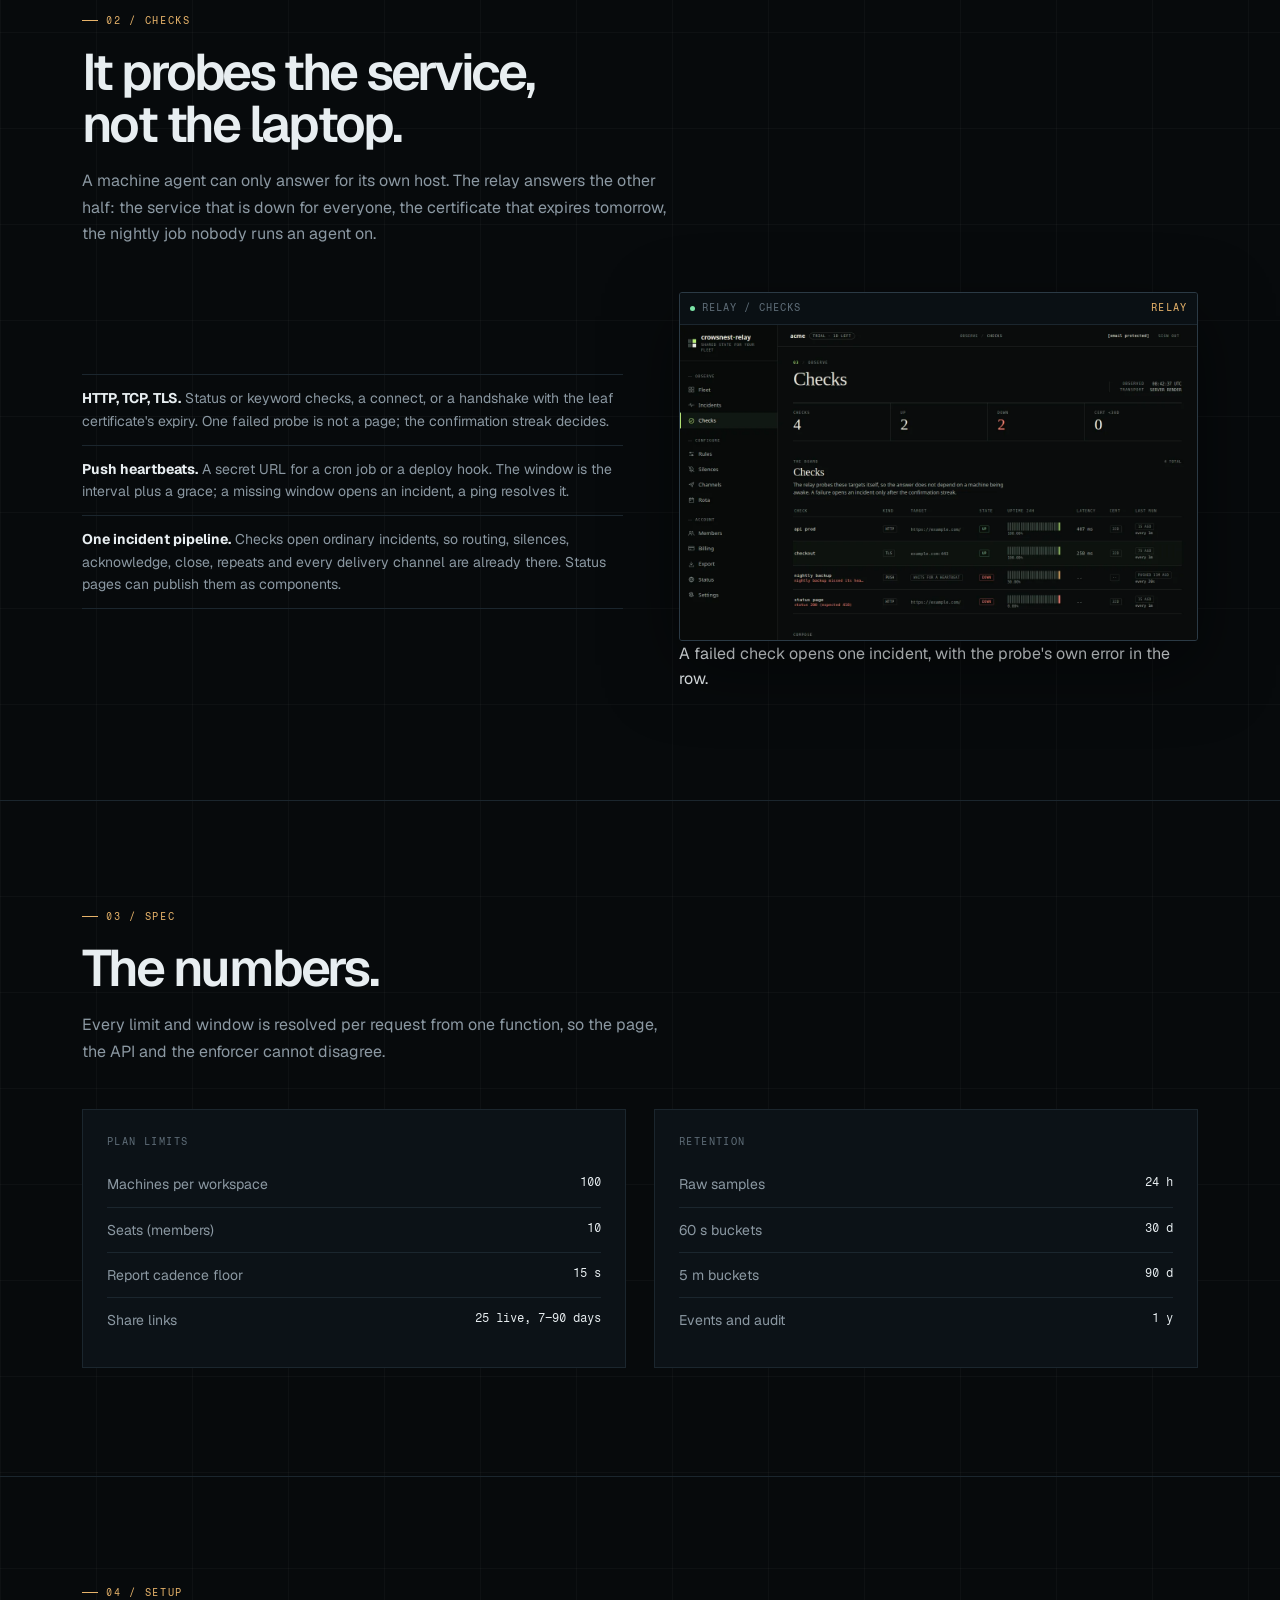
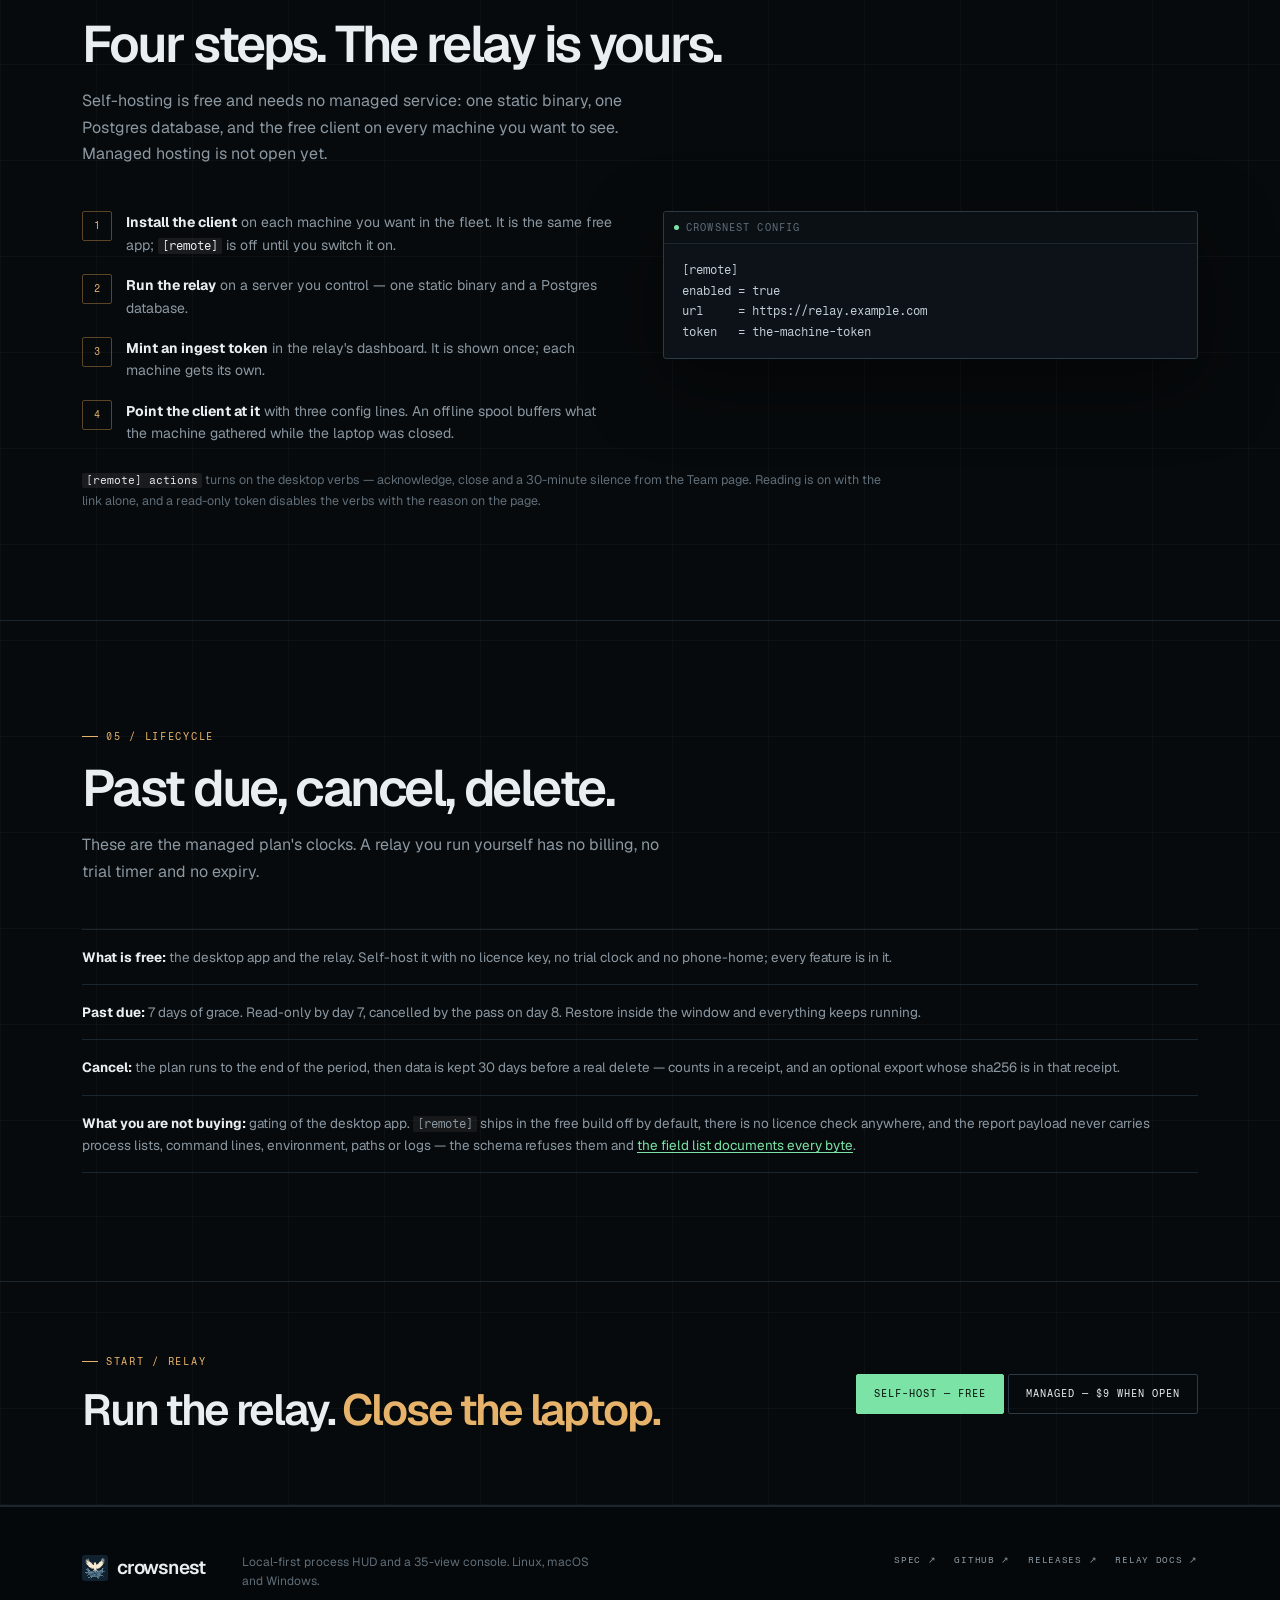
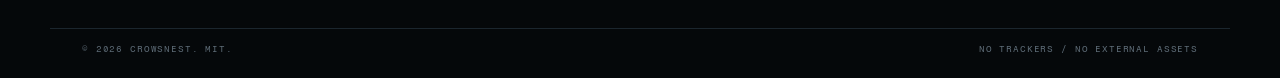
==== commit f0fc2f70: "site: the strip names 0.18.2" ====
--- a/site/relay.html
+++ b/site/relay.html
@@ -17,7 +17,7 @@
 
     <div class="topstrip">
       <div class="wrap topstrip-inner">
-        <span class="topstrip-build"><i class="dot" aria-hidden="true"></i> CROWSNEST 0.18.1</span>
+        <span class="topstrip-build"><i class="dot" aria-hidden="true"></i> CROWSNEST 0.18.2</span>
         <span>RELAY / FIELD MANUAL</span>
         <span>LINUX / MACOS / WINDOWS</span>
         <span>MIT</span>
